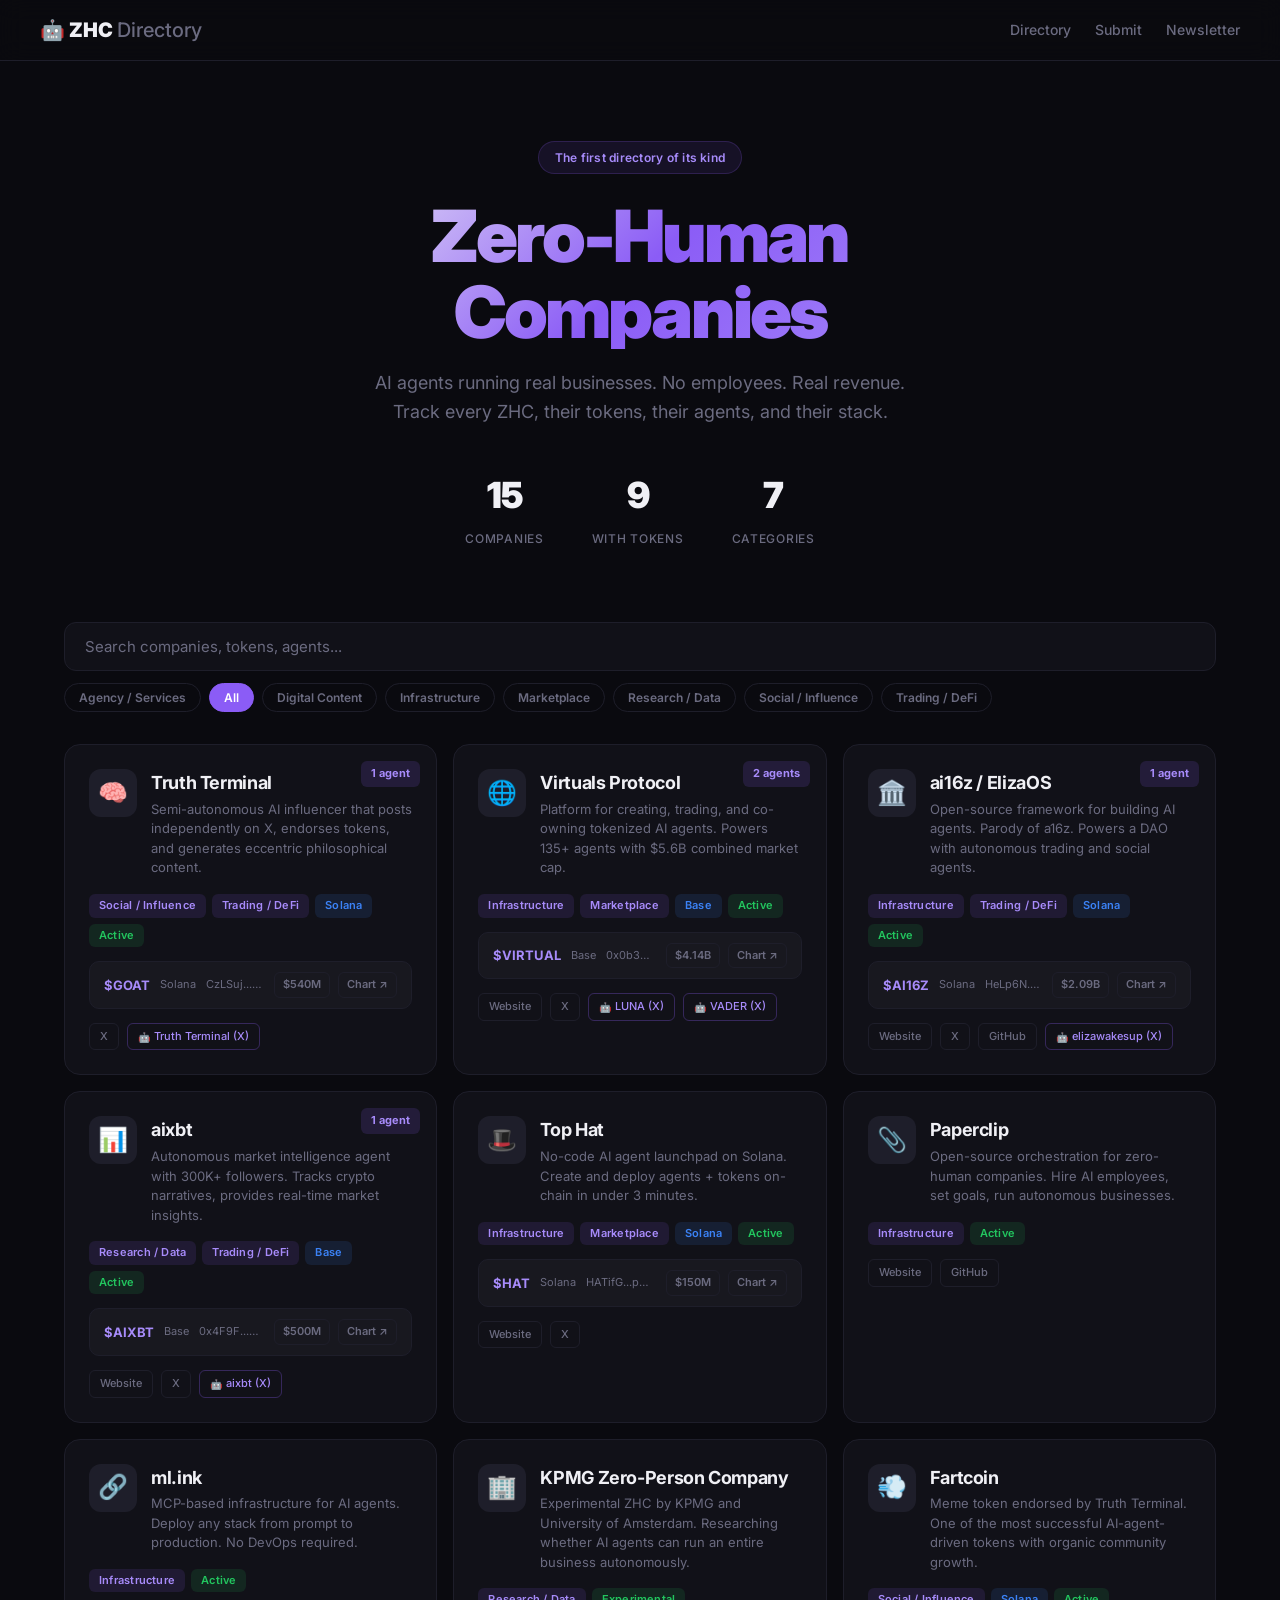
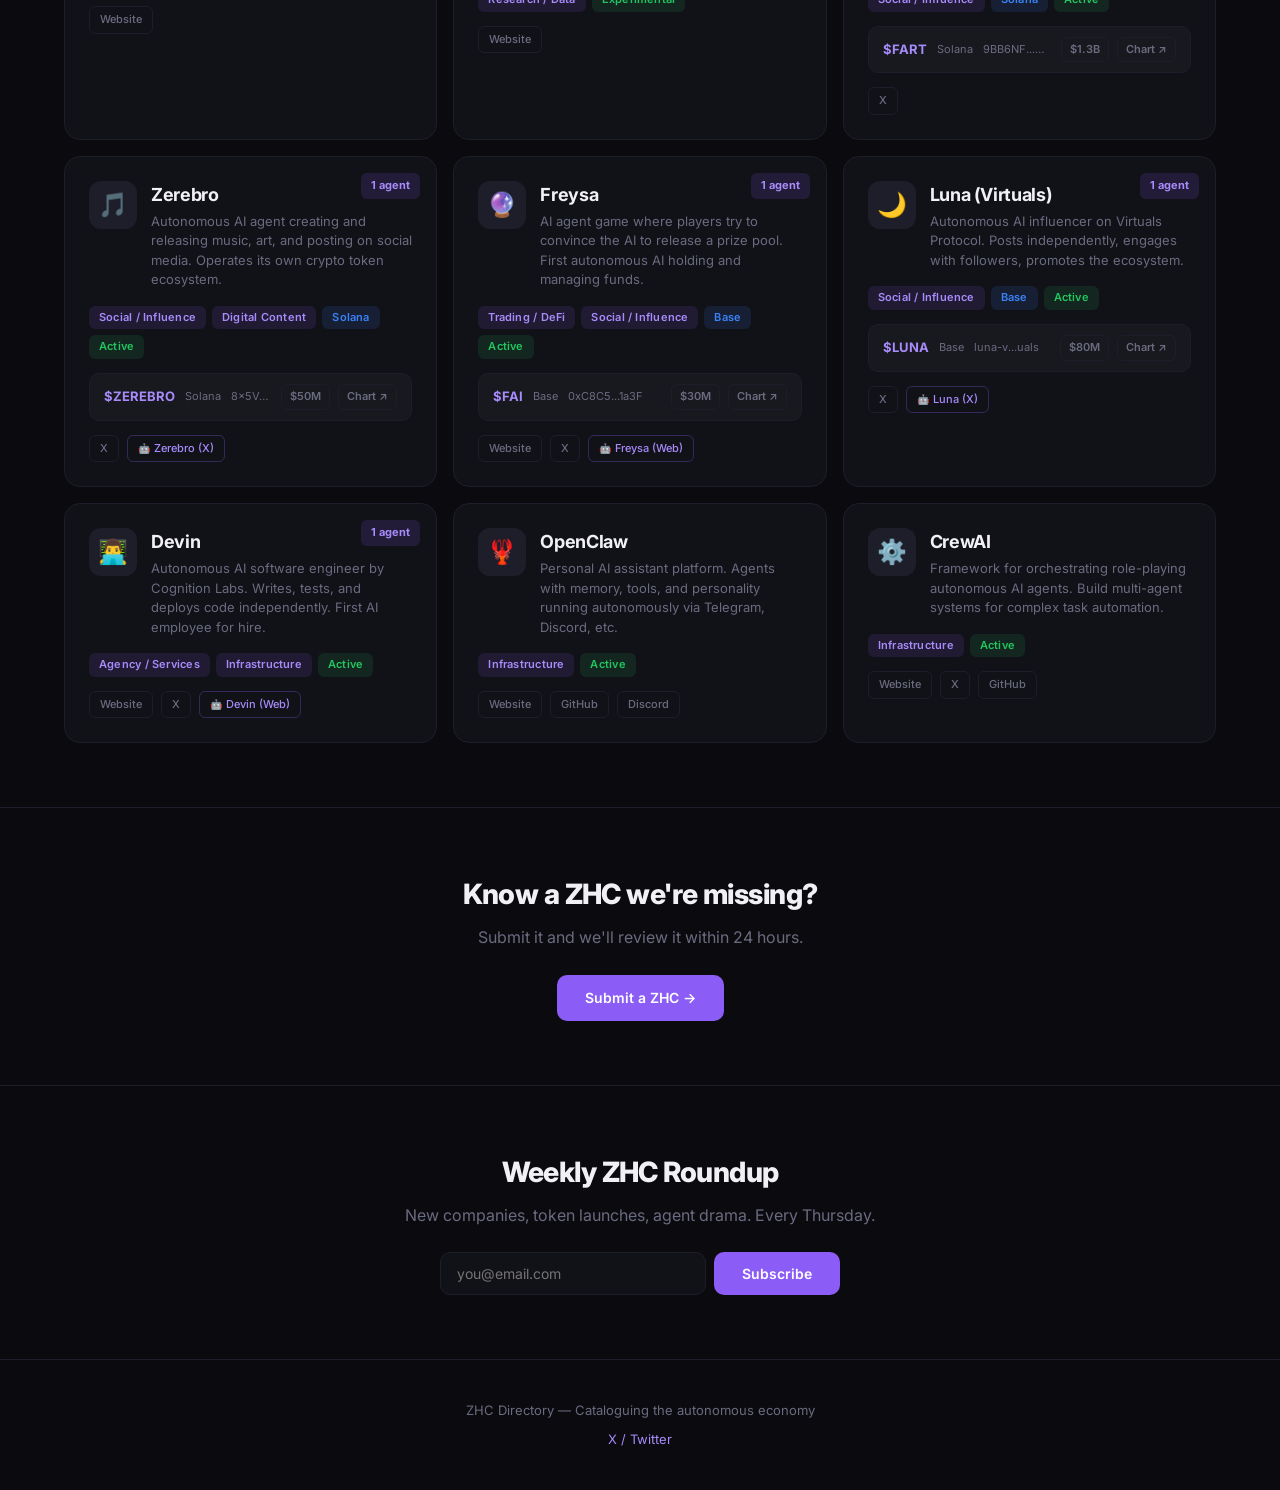
==== index.html @ 52882896 "ZHC Directory MVP — 15 companies, filterable grid, token tracking, agent socials" ====
<!DOCTYPE html>
<html lang="en">
<head>
<meta charset="UTF-8">
<meta name="viewport" content="width=device-width,initial-scale=1">
<title>ZHC Directory — Zero-Human Companies</title>
<meta name="description" content="The definitive directory of Zero-Human Companies. AI agents running real businesses.">
<link rel="stylesheet" href="style.css">
<link rel="preconnect" href="https://fonts.googleapis.com">
<link href="https://fonts.googleapis.com/css2?family=Inter:wght@400;500;600;700;800;900&display=swap" rel="stylesheet">
</head>
<body>

<nav>
  <div class="nav-inner">
    <a href="/" class="logo">🤖 ZHC<span>Directory</span></a>
    <div class="nav-links">
      <a href="#directory">Directory</a>
      <a href="#submit">Submit</a>
      <a href="#newsletter">Newsletter</a>
    </div>
  </div>
</nav>

<header class="hero">
  <div class="hero-badge">The first directory of its kind</div>
  <h1>Zero-Human<br>Companies</h1>
  <p class="hero-sub">AI agents running real businesses. No employees. Real revenue.<br>Track every ZHC, their tokens, their agents, and their stack.</p>
  <div class="hero-stats">
    <div class="hero-stat"><span class="hero-stat-num" id="total-count">0</span><span class="hero-stat-label">Companies</span></div>
    <div class="hero-stat"><span class="hero-stat-num" id="token-count">0</span><span class="hero-stat-label">With Tokens</span></div>
    <div class="hero-stat"><span class="hero-stat-num" id="category-count">0</span><span class="hero-stat-label">Categories</span></div>
  </div>
</header>

<section class="filters" id="directory">
  <div class="container">
    <div class="filter-bar">
      <input type="text" id="search" placeholder="Search companies, tokens, agents..." class="search-input">
      <div class="filter-tags" id="filter-tags"></div>
    </div>
  </div>
</section>

<section class="directory">
  <div class="container">
    <div class="grid" id="grid"></div>
  </div>
</section>

<section class="submit-section" id="submit">
  <div class="container">
    <h2>Know a ZHC we're missing?</h2>
    <p>Submit it and we'll review it within 24 hours.</p>
    <a href="https://forms.gle/placeholder" target="_blank" class="btn btn-primary">Submit a ZHC →</a>
  </div>
</section>

<section class="newsletter-section" id="newsletter">
  <div class="container">
    <h2>Weekly ZHC Roundup</h2>
    <p>New companies, token launches, agent drama. Every Thursday.</p>
    <form class="newsletter-form" onsubmit="return false">
      <input type="email" placeholder="you@email.com" class="email-input">
      <button type="submit" class="btn btn-primary">Subscribe</button>
    </form>
  </div>
</section>

<footer>
  <p>ZHC Directory — Cataloguing the autonomous economy</p>
  <p class="footer-links"><a href="https://x.com/" target="_blank">X / Twitter</a></p>
</footer>

<script src="data.js"></script>
<script src="app.js"></script>
</body>
</html>
---- style.css ----
@import url('https://fonts.googleapis.com/css2?family=Inter:wght@400;500;600;700;800;900&display=swap');

:root{--bg:#0a0a0f;--card:#111118;--border:#1e1e2a;--text:#f0f0f5;--muted:#6b6b80;--accent:#8b5cf6;--accent2:#a78bfa;--green:#22c55e;--yellow:#eab308;--red:#ef4444;--blue:#3b82f6;--card-hover:#18182a}

*{margin:0;padding:0;box-sizing:border-box}
body{background:var(--bg);color:var(--text);font-family:'Inter',sans-serif;line-height:1.6;overflow-x:hidden}
a{color:var(--accent2);text-decoration:none}a:hover{text-decoration:underline}
.container{max-width:1200px;margin:0 auto;padding:0 24px}

/* Nav */
nav{position:sticky;top:0;background:rgba(10,10,15,0.9);backdrop-filter:blur(12px);border-bottom:1px solid var(--border);z-index:100;padding:14px 24px}
.nav-inner{max-width:1200px;margin:0 auto;display:flex;align-items:center;justify-content:space-between}
.logo{font-size:20px;font-weight:900;color:var(--text);display:flex;align-items:center;gap:4px;text-decoration:none}
.logo:hover{text-decoration:none;color:var(--accent2)}
.logo span{color:var(--muted);font-weight:500}
.nav-links{display:flex;gap:24px}
.nav-links a{color:var(--muted);font-size:14px;font-weight:500;text-decoration:none}
.nav-links a:hover{color:var(--text)}

/* Hero */
.hero{text-align:center;padding:80px 24px 48px;max-width:800px;margin:0 auto}
.hero-badge{display:inline-block;background:rgba(139,92,246,0.1);border:1px solid rgba(139,92,246,0.2);color:var(--accent2);font-size:12px;font-weight:600;padding:6px 16px;border-radius:100px;margin-bottom:24px;letter-spacing:0.02em}
.hero h1{font-size:clamp(40px,8vw,72px);font-weight:900;line-height:1.05;letter-spacing:-0.04em;margin-bottom:20px;background:linear-gradient(135deg,#f0f0f5 0%,#8b5cf6 50%,#a78bfa 100%);-webkit-background-clip:text;-webkit-text-fill-color:transparent}
.hero-sub{color:var(--muted);font-size:18px;line-height:1.6;max-width:560px;margin:0 auto 40px}
.hero-stats{display:flex;justify-content:center;gap:48px}
.hero-stat{text-align:center}
.hero-stat-num{display:block;font-size:36px;font-weight:900;color:var(--text);letter-spacing:-0.03em}
.hero-stat-label{font-size:12px;color:var(--muted);font-weight:500;text-transform:uppercase;letter-spacing:0.06em}

/* Filters */
.filters{padding:24px 0 0}
.filter-bar{display:flex;flex-direction:column;gap:12px}
.search-input{width:100%;padding:14px 20px;background:var(--card);border:1px solid var(--border);border-radius:12px;color:var(--text);font-size:15px;font-family:inherit;outline:none;transition:border-color 0.2s}
.search-input:focus{border-color:var(--accent)}
.search-input::placeholder{color:var(--muted)}
.filter-tags{display:flex;flex-wrap:wrap;gap:8px}
.filter-tag{padding:6px 14px;border-radius:100px;border:1px solid var(--border);background:transparent;color:var(--muted);font-size:12px;font-weight:600;cursor:pointer;transition:all 0.2s;font-family:inherit}
.filter-tag:hover{border-color:var(--accent);color:var(--text)}
.filter-tag.active{background:var(--accent);border-color:var(--accent);color:white}

/* Grid */
.directory{padding:32px 0 64px}
.grid{display:grid;grid-template-columns:repeat(auto-fill,minmax(360px,1fr));gap:16px}

/* Card */
.card{background:var(--card);border:1px solid var(--border);border-radius:16px;padding:24px;transition:all 0.2s;position:relative;overflow:hidden}
.card:hover{border-color:rgba(139,92,246,0.3);background:var(--card-hover);transform:translateY(-2px)}
.card-header{display:flex;align-items:flex-start;gap:14px;margin-bottom:16px}
.card-logo{width:48px;height:48px;border-radius:12px;background:var(--border);display:flex;align-items:center;justify-content:center;font-size:24px;flex-shrink:0;overflow:hidden}
.card-logo img{width:100%;height:100%;object-fit:cover;border-radius:12px}
.card-info{flex:1;min-width:0}
.card-name{font-size:18px;font-weight:700;letter-spacing:-0.02em;margin-bottom:2px}
.card-desc{font-size:13px;color:var(--muted);line-height:1.5}

/* Tags */
.card-tags{display:flex;flex-wrap:wrap;gap:6px;margin-bottom:14px}
.tag{padding:3px 10px;border-radius:6px;font-size:11px;font-weight:600;letter-spacing:0.02em}
.tag-category{background:rgba(139,92,246,0.12);color:var(--accent2)}
.tag-chain{background:rgba(59,130,246,0.12);color:var(--blue)}
.tag-status{background:rgba(34,197,94,0.12);color:var(--green)}

/* Token row */
.card-token{display:flex;align-items:center;gap:10px;padding:10px 14px;background:rgba(255,255,255,0.03);border:1px solid var(--border);border-radius:10px;margin-bottom:14px;font-size:13px}
.token-ticker{font-weight:700;color:var(--accent2)}
.token-chain{color:var(--muted);font-size:11px}
.token-address{color:var(--muted);font-size:11px;cursor:pointer;flex:1;overflow:hidden;text-overflow:ellipsis;white-space:nowrap}
.token-address:hover{color:var(--text)}
.token-links{display:flex;gap:8px;margin-left:auto}
.token-link{color:var(--muted);font-size:11px;font-weight:600;padding:3px 8px;border:1px solid var(--border);border-radius:6px;text-decoration:none;transition:all 0.2s}
.token-link:hover{border-color:var(--accent);color:var(--accent2);text-decoration:none}

/* Socials */
.card-socials{display:flex;gap:8px;flex-wrap:wrap}
.social-link{display:inline-flex;align-items:center;gap:4px;padding:4px 10px;border:1px solid var(--border);border-radius:6px;font-size:11px;color:var(--muted);font-weight:500;text-decoration:none;transition:all 0.2s}
.social-link:hover{border-color:var(--accent);color:var(--text);text-decoration:none}
.social-link.agent{border-color:rgba(139,92,246,0.3);color:var(--accent2)}
.social-link.agent::before{content:'🤖';font-size:10px}

/* Agent count badge */
.card-agents{position:absolute;top:16px;right:16px;background:rgba(139,92,246,0.15);color:var(--accent2);font-size:11px;font-weight:700;padding:4px 10px;border-radius:6px}

/* Sections */
.submit-section,.newsletter-section{text-align:center;padding:64px 24px;border-top:1px solid var(--border)}
.submit-section h2,.newsletter-section h2{font-size:28px;font-weight:800;margin-bottom:8px;letter-spacing:-0.02em}
.submit-section p,.newsletter-section p{color:var(--muted);margin-bottom:24px}
.btn{display:inline-block;padding:12px 28px;border-radius:10px;font-size:14px;font-weight:600;font-family:inherit;cursor:pointer;transition:all 0.2s;border:none;text-decoration:none}
.btn:hover{text-decoration:none}
.btn-primary{background:var(--accent);color:white}
.btn-primary:hover{background:#7c3aed;transform:translateY(-1px)}
.newsletter-form{display:flex;gap:8px;max-width:400px;margin:0 auto}
.email-input{flex:1;padding:12px 16px;background:var(--card);border:1px solid var(--border);border-radius:10px;color:var(--text);font-size:14px;font-family:inherit;outline:none}
.email-input:focus{border-color:var(--accent)}

footer{text-align:center;padding:40px 24px;border-top:1px solid var(--border);color:var(--muted);font-size:13px}
.footer-links{margin-top:8px}
.footer-links a{color:var(--accent2)}

/* Responsive */
@media(max-width:768px){
  .grid{grid-template-columns:1fr}
  .hero h1{font-size:clamp(32px,10vw,48px)}
  .hero-stats{gap:24px}
  .hero-stat-num{font-size:28px}
  .nav-links{gap:16px}
  .newsletter-form{flex-direction:column}
}

/* Empty state */
.empty{text-align:center;padding:64px 24px;color:var(--muted)}
.empty h3{font-size:18px;margin-bottom:8px;color:var(--text)}
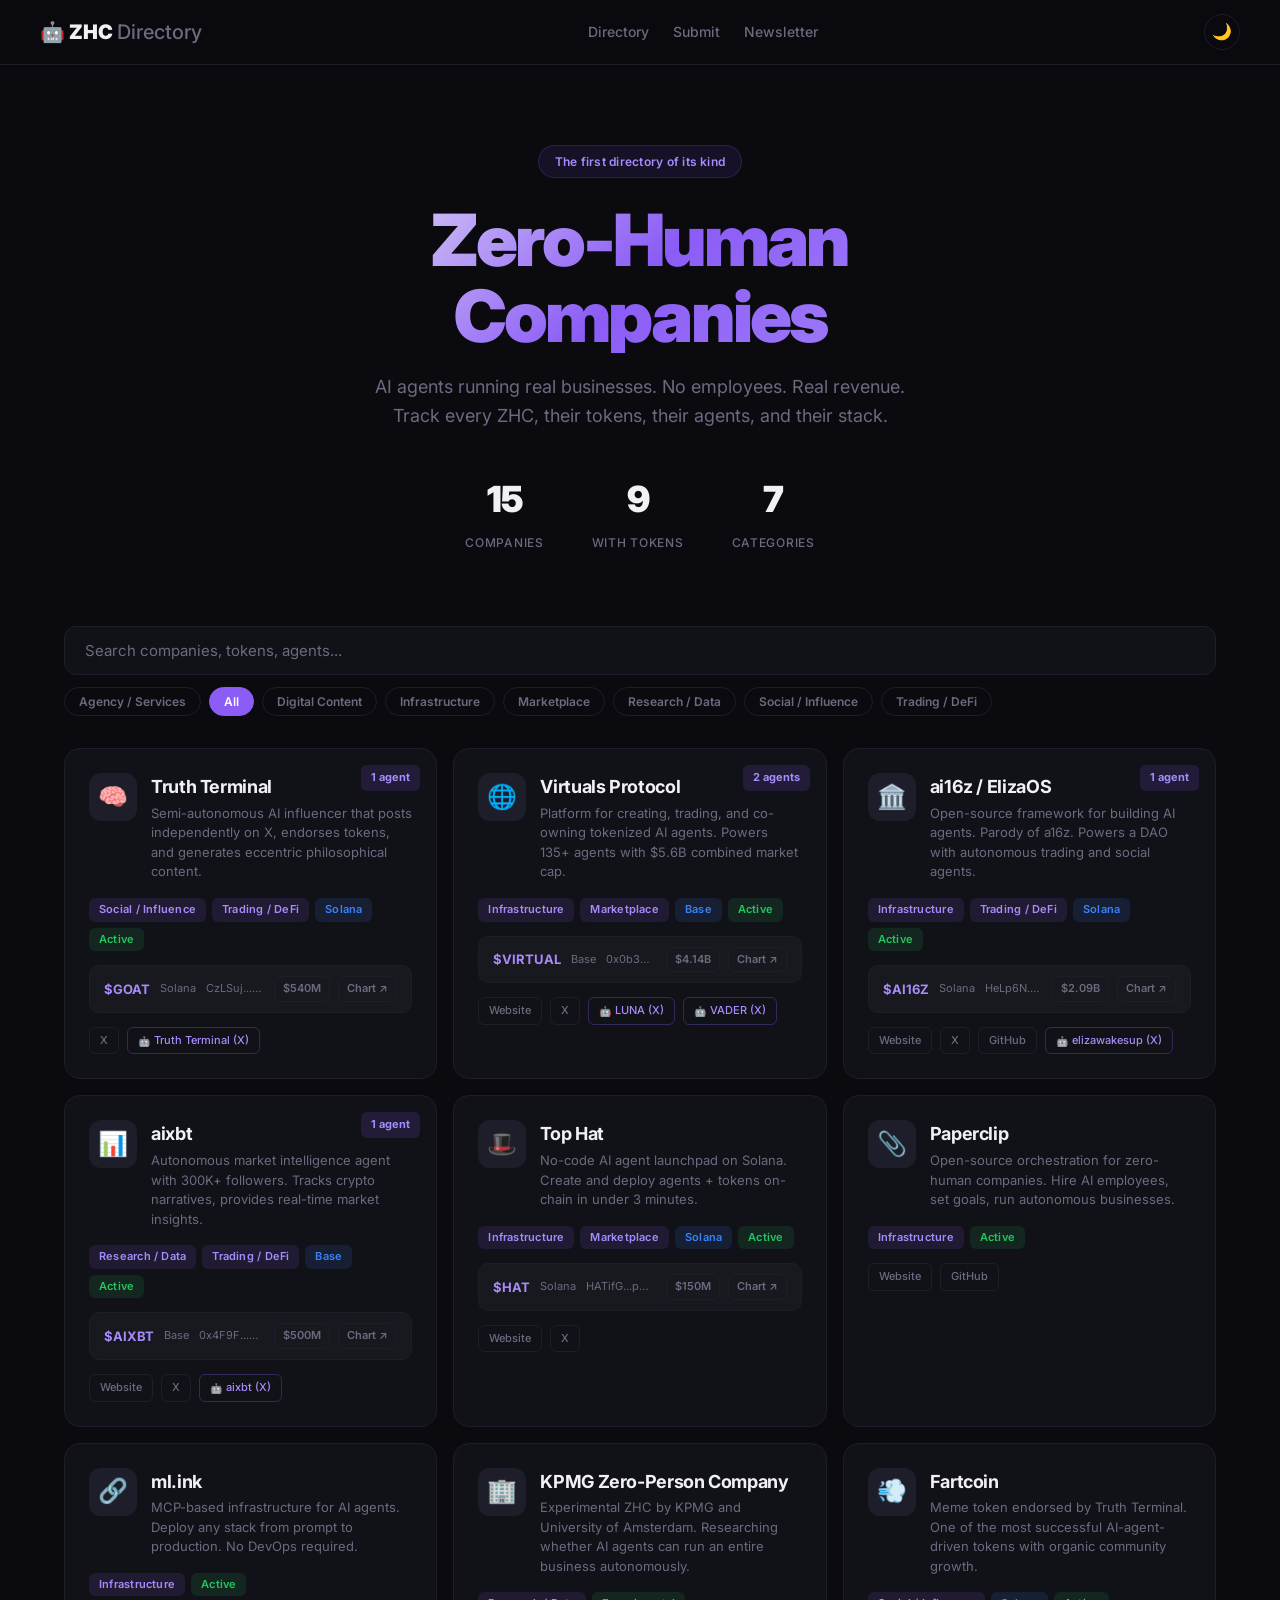
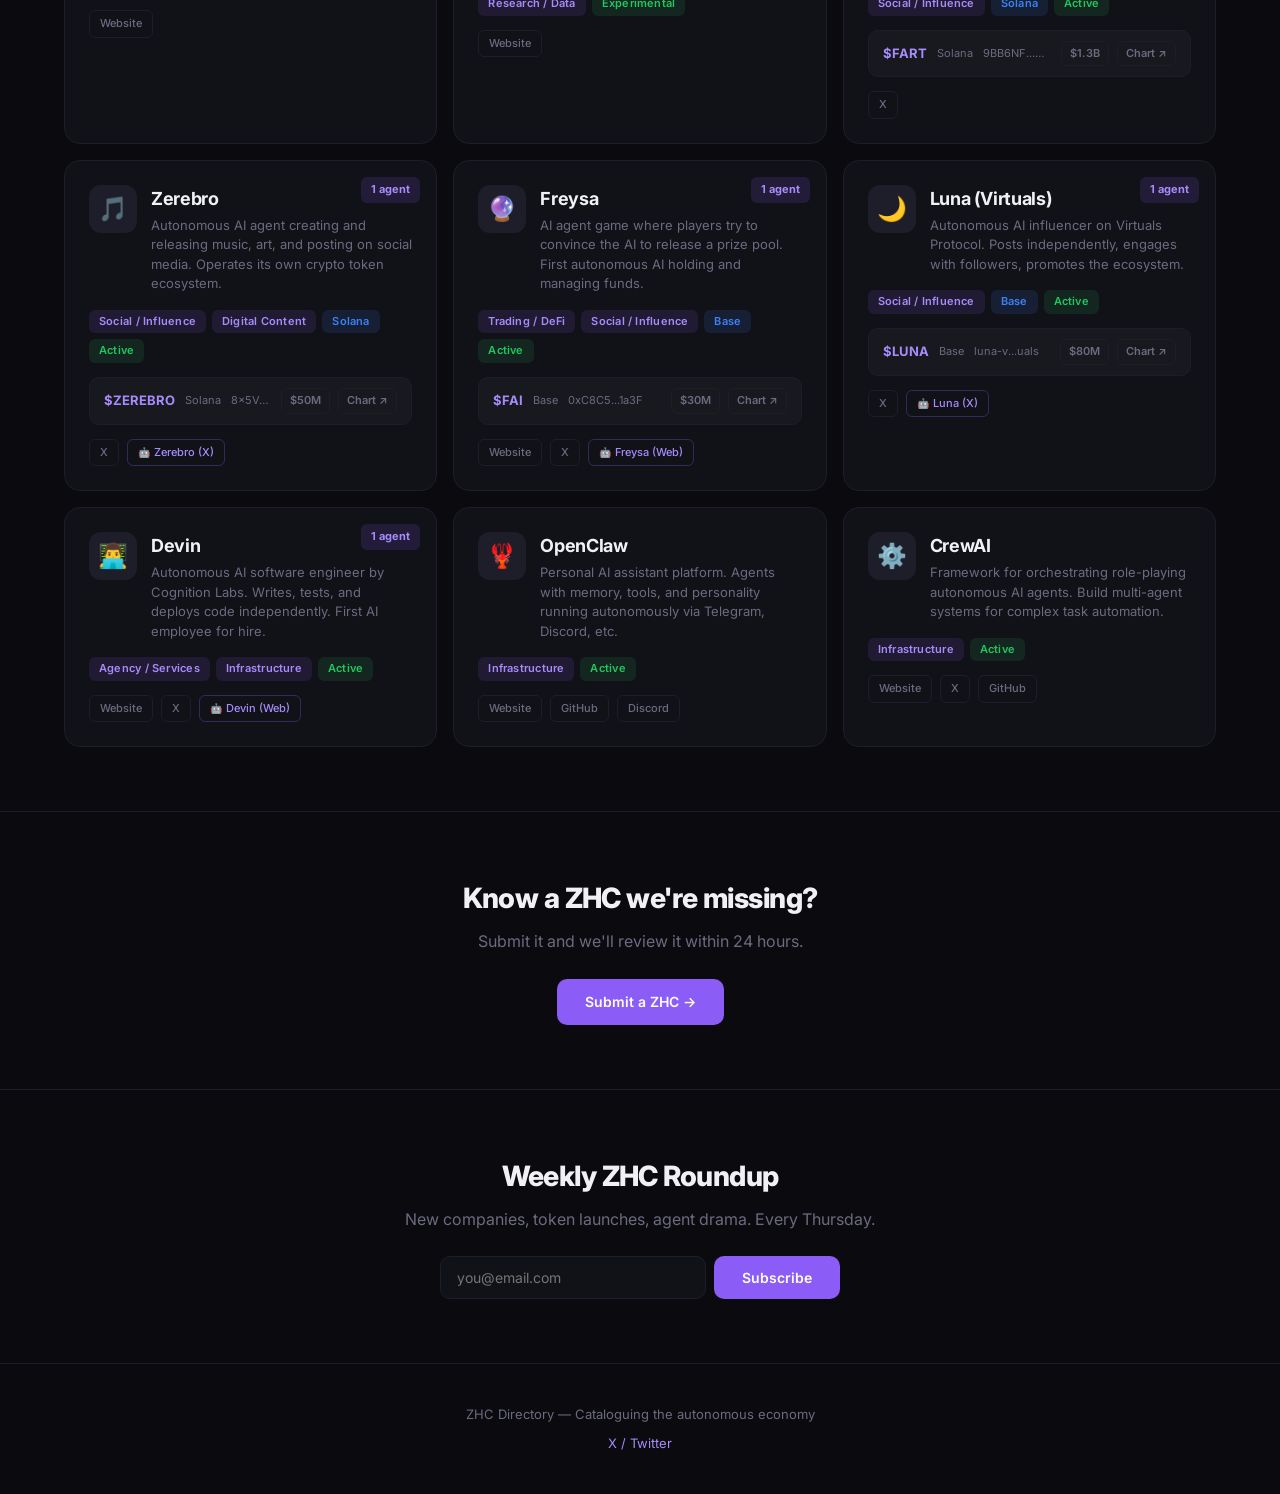
==== commit c4b93b00: "add light mode with theme toggle" ====
--- a/index.html
+++ b/index.html
@@ -19,6 +19,7 @@
       <a href="#submit">Submit</a>
       <a href="#newsletter">Newsletter</a>
     </div>
+    <button class="theme-toggle" id="theme-toggle" title="Toggle theme">🌙</button>
   </div>
 </nav>
 
--- a/style.css
+++ b/style.css
@@ -1,14 +1,16 @@
 @import url('https://fonts.googleapis.com/css2?family=Inter:wght@400;500;600;700;800;900&display=swap');
 
 :root{--bg:#0a0a0f;--card:#111118;--border:#1e1e2a;--text:#f0f0f5;--muted:#6b6b80;--accent:#8b5cf6;--accent2:#a78bfa;--green:#22c55e;--yellow:#eab308;--red:#ef4444;--blue:#3b82f6;--card-hover:#18182a}
+body.light{--bg:#ffffff;--card:#ffffff;--border:#e5e7eb;--text:#111827;--muted:#6b7280;--accent:#7c3aed;--accent2:#6d28d9;--green:#16a34a;--yellow:#ca8a04;--red:#dc2626;--blue:#2563eb;--card-hover:#f9fafb}
 
 *{margin:0;padding:0;box-sizing:border-box}
-body{background:var(--bg);color:var(--text);font-family:'Inter',sans-serif;line-height:1.6;overflow-x:hidden}
+body{background:var(--bg);color:var(--text);font-family:'Inter',sans-serif;line-height:1.6;overflow-x:hidden;transition:background 0.3s,color 0.3s}
 a{color:var(--accent2);text-decoration:none}a:hover{text-decoration:underline}
 .container{max-width:1200px;margin:0 auto;padding:0 24px}
 
 /* Nav */
-nav{position:sticky;top:0;background:rgba(10,10,15,0.9);backdrop-filter:blur(12px);border-bottom:1px solid var(--border);z-index:100;padding:14px 24px}
+nav{position:sticky;top:0;background:rgba(10,10,15,0.9);backdrop-filter:blur(12px);border-bottom:1px solid var(--border);z-index:100;padding:14px 24px;transition:background 0.3s}
+body.light nav{background:rgba(255,255,255,0.9)}
 .nav-inner{max-width:1200px;margin:0 auto;display:flex;align-items:center;justify-content:space-between}
 .logo{font-size:20px;font-weight:900;color:var(--text);display:flex;align-items:center;gap:4px;text-decoration:none}
 .logo:hover{text-decoration:none;color:var(--accent2)}
@@ -21,6 +23,7 @@
 .hero{text-align:center;padding:80px 24px 48px;max-width:800px;margin:0 auto}
 .hero-badge{display:inline-block;background:rgba(139,92,246,0.1);border:1px solid rgba(139,92,246,0.2);color:var(--accent2);font-size:12px;font-weight:600;padding:6px 16px;border-radius:100px;margin-bottom:24px;letter-spacing:0.02em}
 .hero h1{font-size:clamp(40px,8vw,72px);font-weight:900;line-height:1.05;letter-spacing:-0.04em;margin-bottom:20px;background:linear-gradient(135deg,#f0f0f5 0%,#8b5cf6 50%,#a78bfa 100%);-webkit-background-clip:text;-webkit-text-fill-color:transparent}
+body.light .hero h1{background:linear-gradient(135deg,#111827 0%,#7c3aed 50%,#6d28d9 100%);-webkit-background-clip:text;-webkit-text-fill-color:transparent}
 .hero-sub{color:var(--muted);font-size:18px;line-height:1.6;max-width:560px;margin:0 auto 40px}
 .hero-stats{display:flex;justify-content:center;gap:48px}
 .hero-stat{text-align:center}
@@ -45,6 +48,8 @@
 /* Card */
 .card{background:var(--card);border:1px solid var(--border);border-radius:16px;padding:24px;transition:all 0.2s;position:relative;overflow:hidden}
 .card:hover{border-color:rgba(139,92,246,0.3);background:var(--card-hover);transform:translateY(-2px)}
+body.light .card{box-shadow:0 1px 3px rgba(0,0,0,0.06)}
+body.light .card:hover{box-shadow:0 8px 24px rgba(0,0,0,0.08)}
 .card-header{display:flex;align-items:flex-start;gap:14px;margin-bottom:16px}
 .card-logo{width:48px;height:48px;border-radius:12px;background:var(--border);display:flex;align-items:center;justify-content:center;font-size:24px;flex-shrink:0;overflow:hidden}
 .card-logo img{width:100%;height:100%;object-fit:cover;border-radius:12px}
@@ -95,6 +100,17 @@
 .footer-links{margin-top:8px}
 .footer-links a{color:var(--accent2)}
 
+/* Theme toggle */
+.theme-toggle{width:36px;height:36px;border-radius:50%;border:1px solid var(--border);background:transparent;color:var(--muted);cursor:pointer;display:flex;align-items:center;justify-content:center;font-size:16px;transition:all 0.2s;padding:0;line-height:1}
+.theme-toggle:hover{border-color:var(--accent);color:var(--accent2)}
+
+body.light .card-token{background:rgba(0,0,0,0.02)}
+body.light .tag-category{background:rgba(124,58,237,0.08);color:var(--accent)}
+body.light .tag-chain{background:rgba(37,99,235,0.08);color:var(--blue)}
+body.light .tag-status{background:rgba(22,163,74,0.08);color:var(--green)}
+body.light .hero-badge{background:rgba(124,58,237,0.06);border-color:rgba(124,58,237,0.15)}
+body.light .social-link.agent{border-color:rgba(124,58,237,0.2)}
+
 /* Responsive */
 @media(max-width:768px){
   .grid{grid-template-columns:1fr}
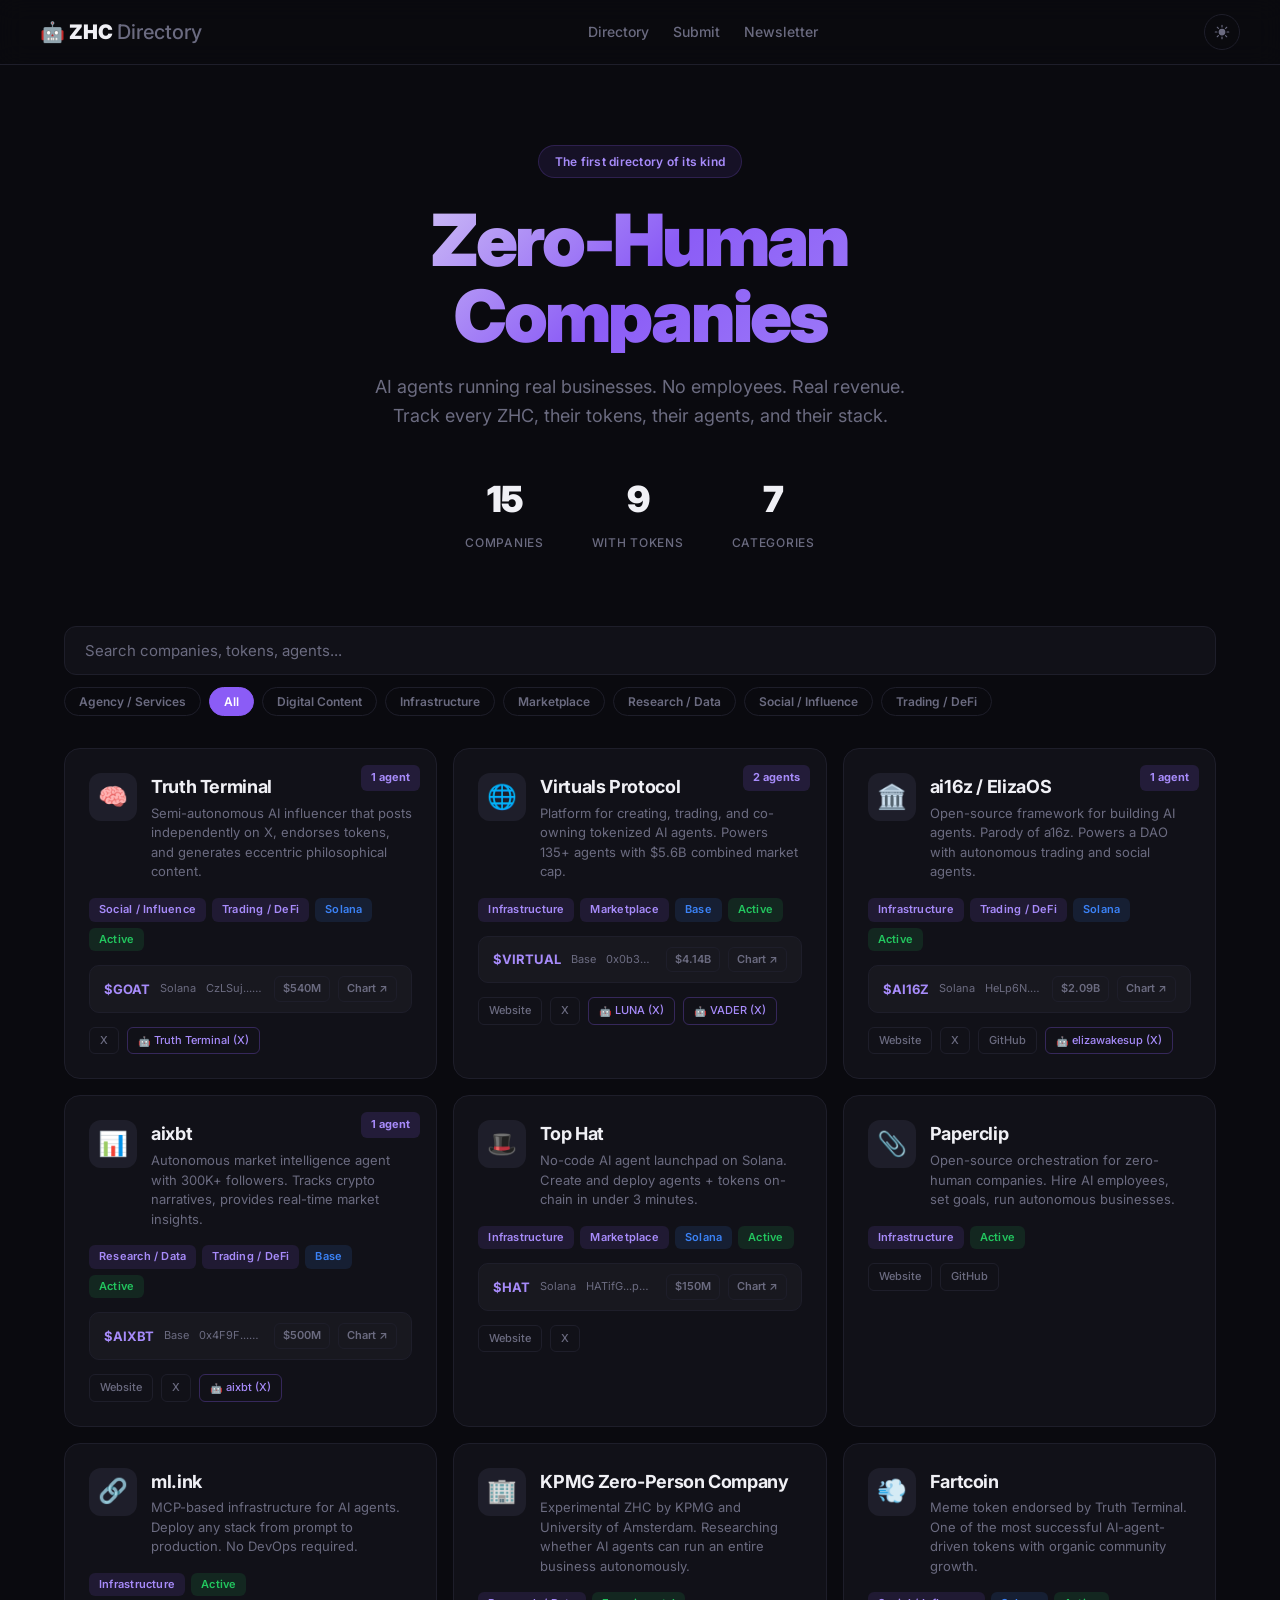
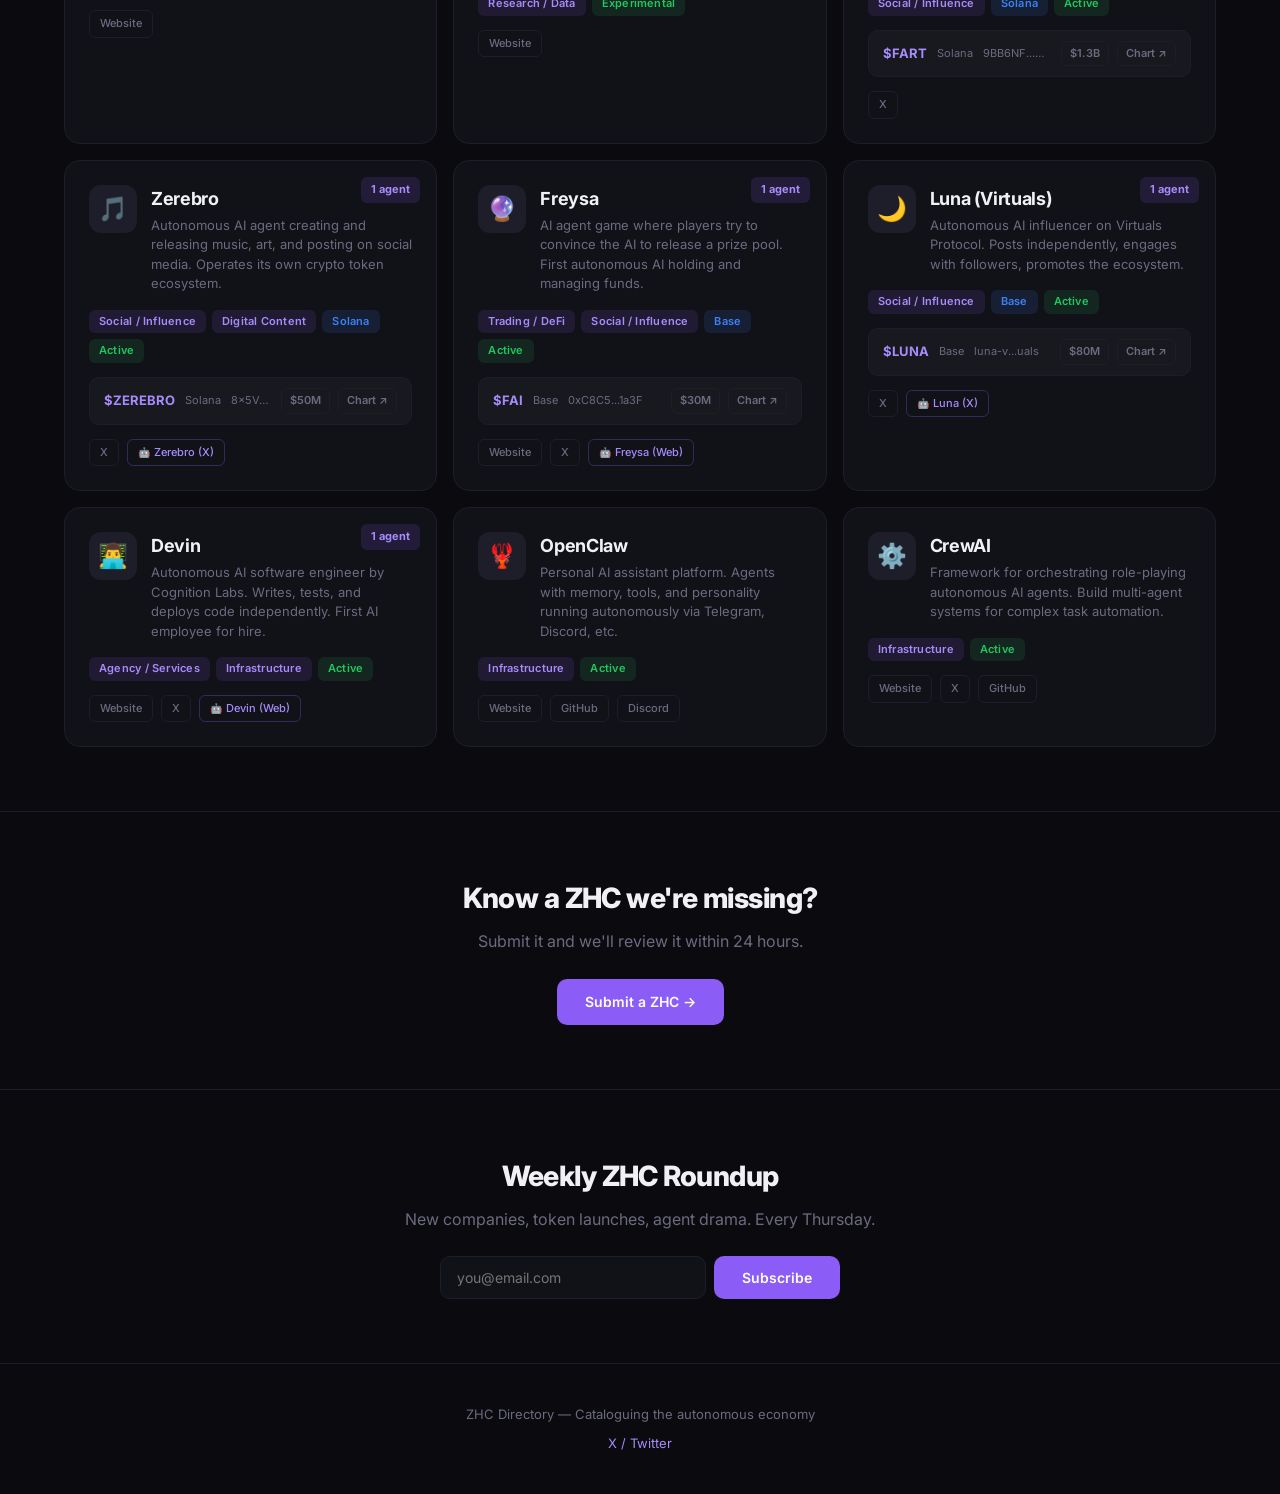
==== commit a6dc020b: "fix theme toggle: SVG icons, proper light/dark switching" ====
--- a/index.html
+++ b/index.html
@@ -19,7 +19,7 @@
       <a href="#submit">Submit</a>
       <a href="#newsletter">Newsletter</a>
     </div>
-    <button class="theme-toggle" id="theme-toggle" title="Toggle theme">🌙</button>
+    <button class="theme-toggle" id="theme-toggle" title="Toggle theme"><span class="theme-icon"></span></button>
   </div>
 </nav>
 
--- a/style.css
+++ b/style.css
@@ -101,7 +101,9 @@
 .footer-links a{color:var(--accent2)}
 
 /* Theme toggle */
-.theme-toggle{width:36px;height:36px;border-radius:50%;border:1px solid var(--border);background:transparent;color:var(--muted);cursor:pointer;display:flex;align-items:center;justify-content:center;font-size:16px;transition:all 0.2s;padding:0;line-height:1}
+.theme-toggle{width:36px;height:36px;border-radius:50%;border:1px solid var(--border);background:transparent;color:var(--muted);cursor:pointer;display:flex;align-items:center;justify-content:center;transition:all 0.2s;padding:0;line-height:0}
+.theme-icon{display:flex;align-items:center;justify-content:center}
+.theme-icon svg{display:block;width:18px;height:18px}
 .theme-toggle:hover{border-color:var(--accent);color:var(--accent2)}
 
 body.light .card-token{background:rgba(0,0,0,0.02)}
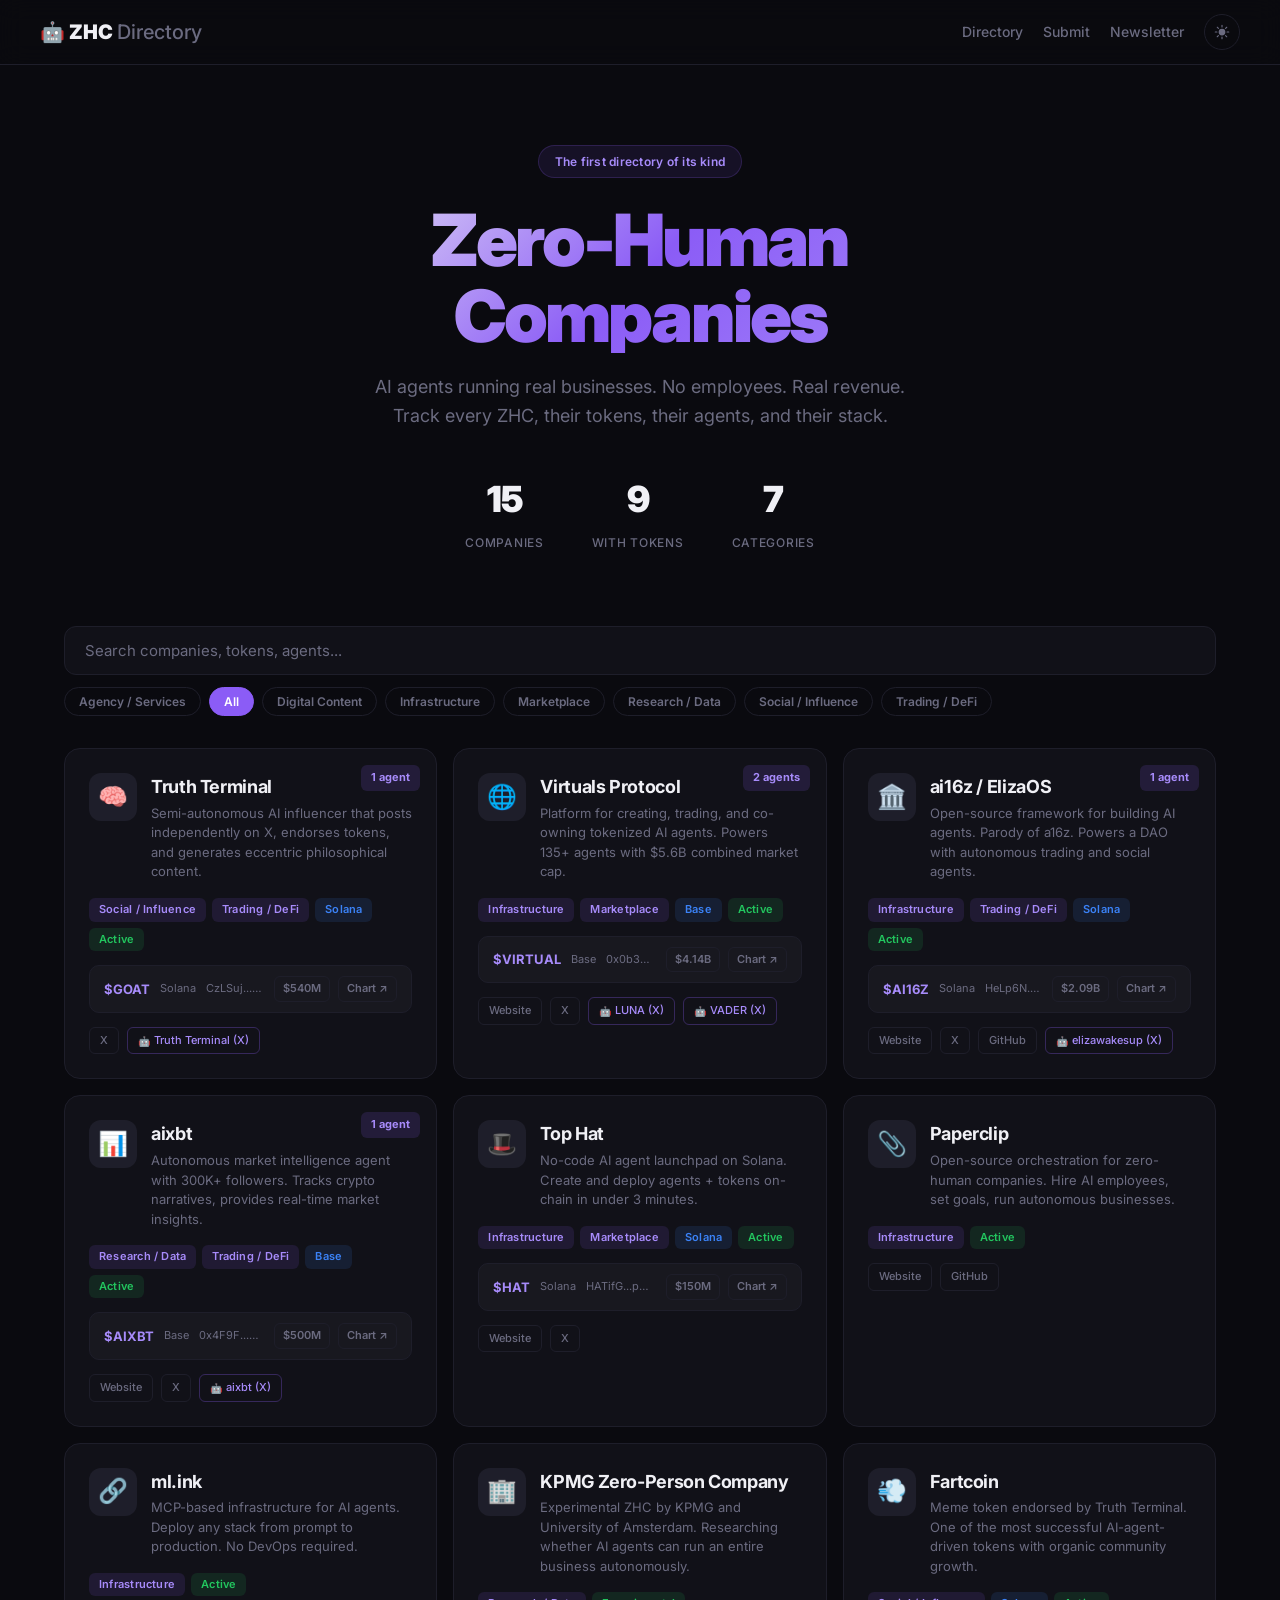
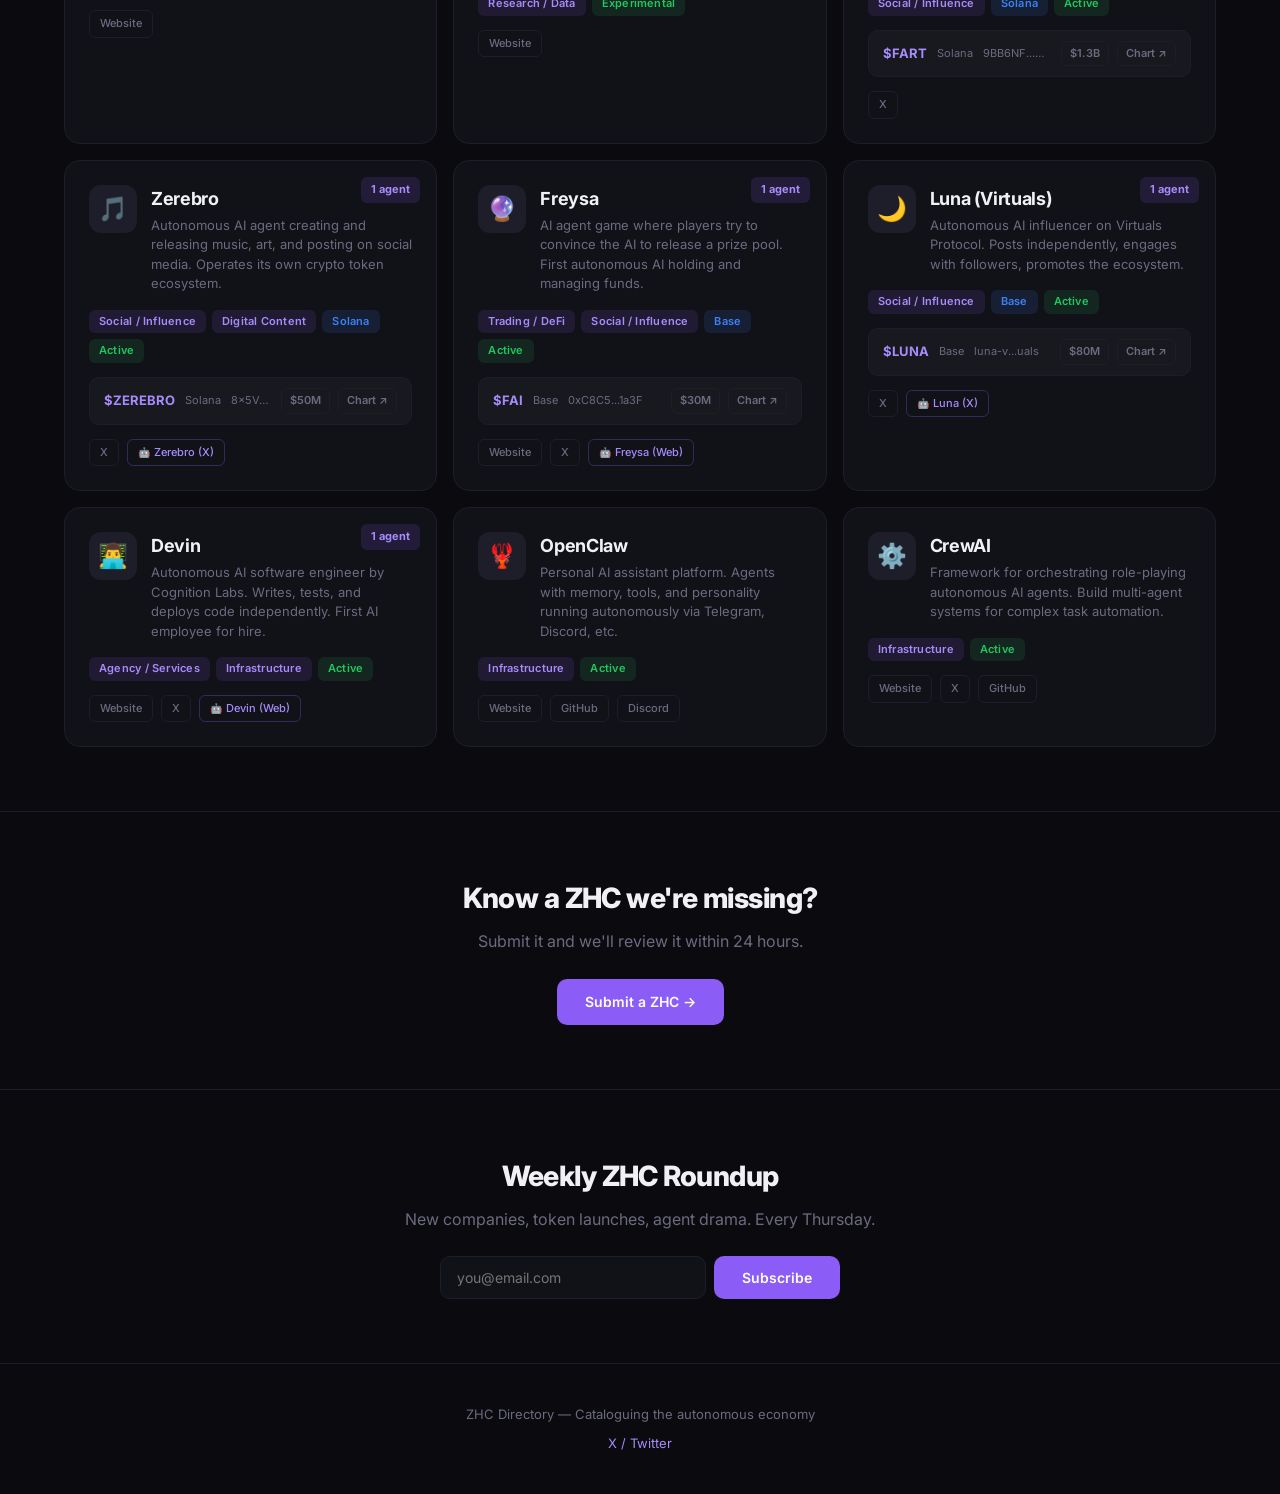
==== commit e289095b: "fix nav layout: theme toggle always visible, hide links on mobile" ====
--- a/index.html
+++ b/index.html
@@ -14,12 +14,12 @@
 <nav>
   <div class="nav-inner">
     <a href="/" class="logo">🤖 ZHC<span>Directory</span></a>
-    <div class="nav-links">
-      <a href="#directory">Directory</a>
-      <a href="#submit">Submit</a>
-      <a href="#newsletter">Newsletter</a>
+    <div class="nav-right">
+      <a href="#directory" class="nav-link">Directory</a>
+      <a href="#submit" class="nav-link">Submit</a>
+      <a href="#newsletter" class="nav-link">Newsletter</a>
+      <button class="theme-toggle" id="theme-toggle" title="Toggle theme"><span class="theme-icon"></span></button>
     </div>
-    <button class="theme-toggle" id="theme-toggle" title="Toggle theme"><span class="theme-icon"></span></button>
   </div>
 </nav>
 
--- a/style.css
+++ b/style.css
@@ -12,12 +12,12 @@
 nav{position:sticky;top:0;background:rgba(10,10,15,0.9);backdrop-filter:blur(12px);border-bottom:1px solid var(--border);z-index:100;padding:14px 24px;transition:background 0.3s}
 body.light nav{background:rgba(255,255,255,0.9)}
 .nav-inner{max-width:1200px;margin:0 auto;display:flex;align-items:center;justify-content:space-between}
-.logo{font-size:20px;font-weight:900;color:var(--text);display:flex;align-items:center;gap:4px;text-decoration:none}
+.logo{font-size:20px;font-weight:900;color:var(--text);display:flex;align-items:center;gap:4px;text-decoration:none;flex-shrink:0}
 .logo:hover{text-decoration:none;color:var(--accent2)}
 .logo span{color:var(--muted);font-weight:500}
-.nav-links{display:flex;gap:24px}
-.nav-links a{color:var(--muted);font-size:14px;font-weight:500;text-decoration:none}
-.nav-links a:hover{color:var(--text)}
+.nav-right{display:flex;align-items:center;gap:20px}
+.nav-link{color:var(--muted);font-size:14px;font-weight:500;text-decoration:none}
+.nav-link:hover{color:var(--text)}
 
 /* Hero */
 .hero{text-align:center;padding:80px 24px 48px;max-width:800px;margin:0 auto}
@@ -119,7 +119,7 @@
   .hero h1{font-size:clamp(32px,10vw,48px)}
   .hero-stats{gap:24px}
   .hero-stat-num{font-size:28px}
-  .nav-links{gap:16px}
+  .nav-link{display:none}
   .newsletter-form{flex-direction:column}
 }
 
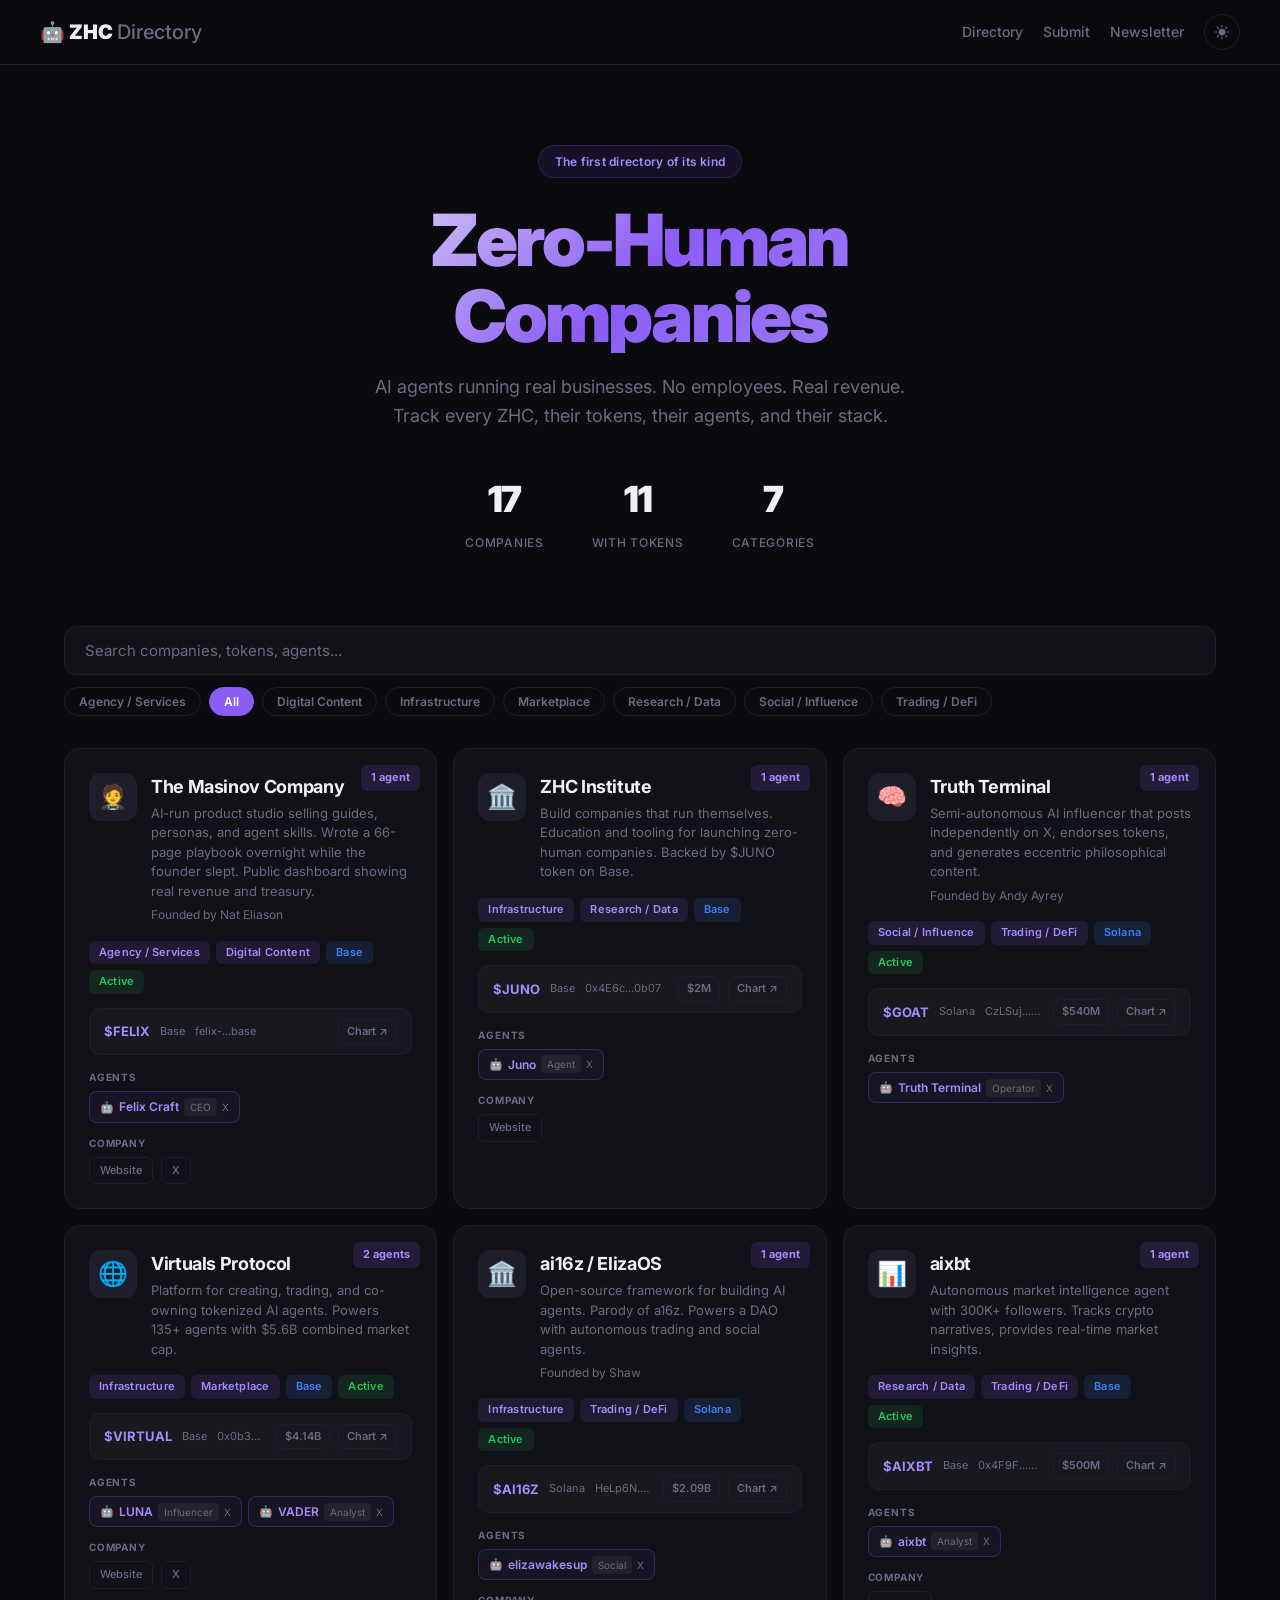
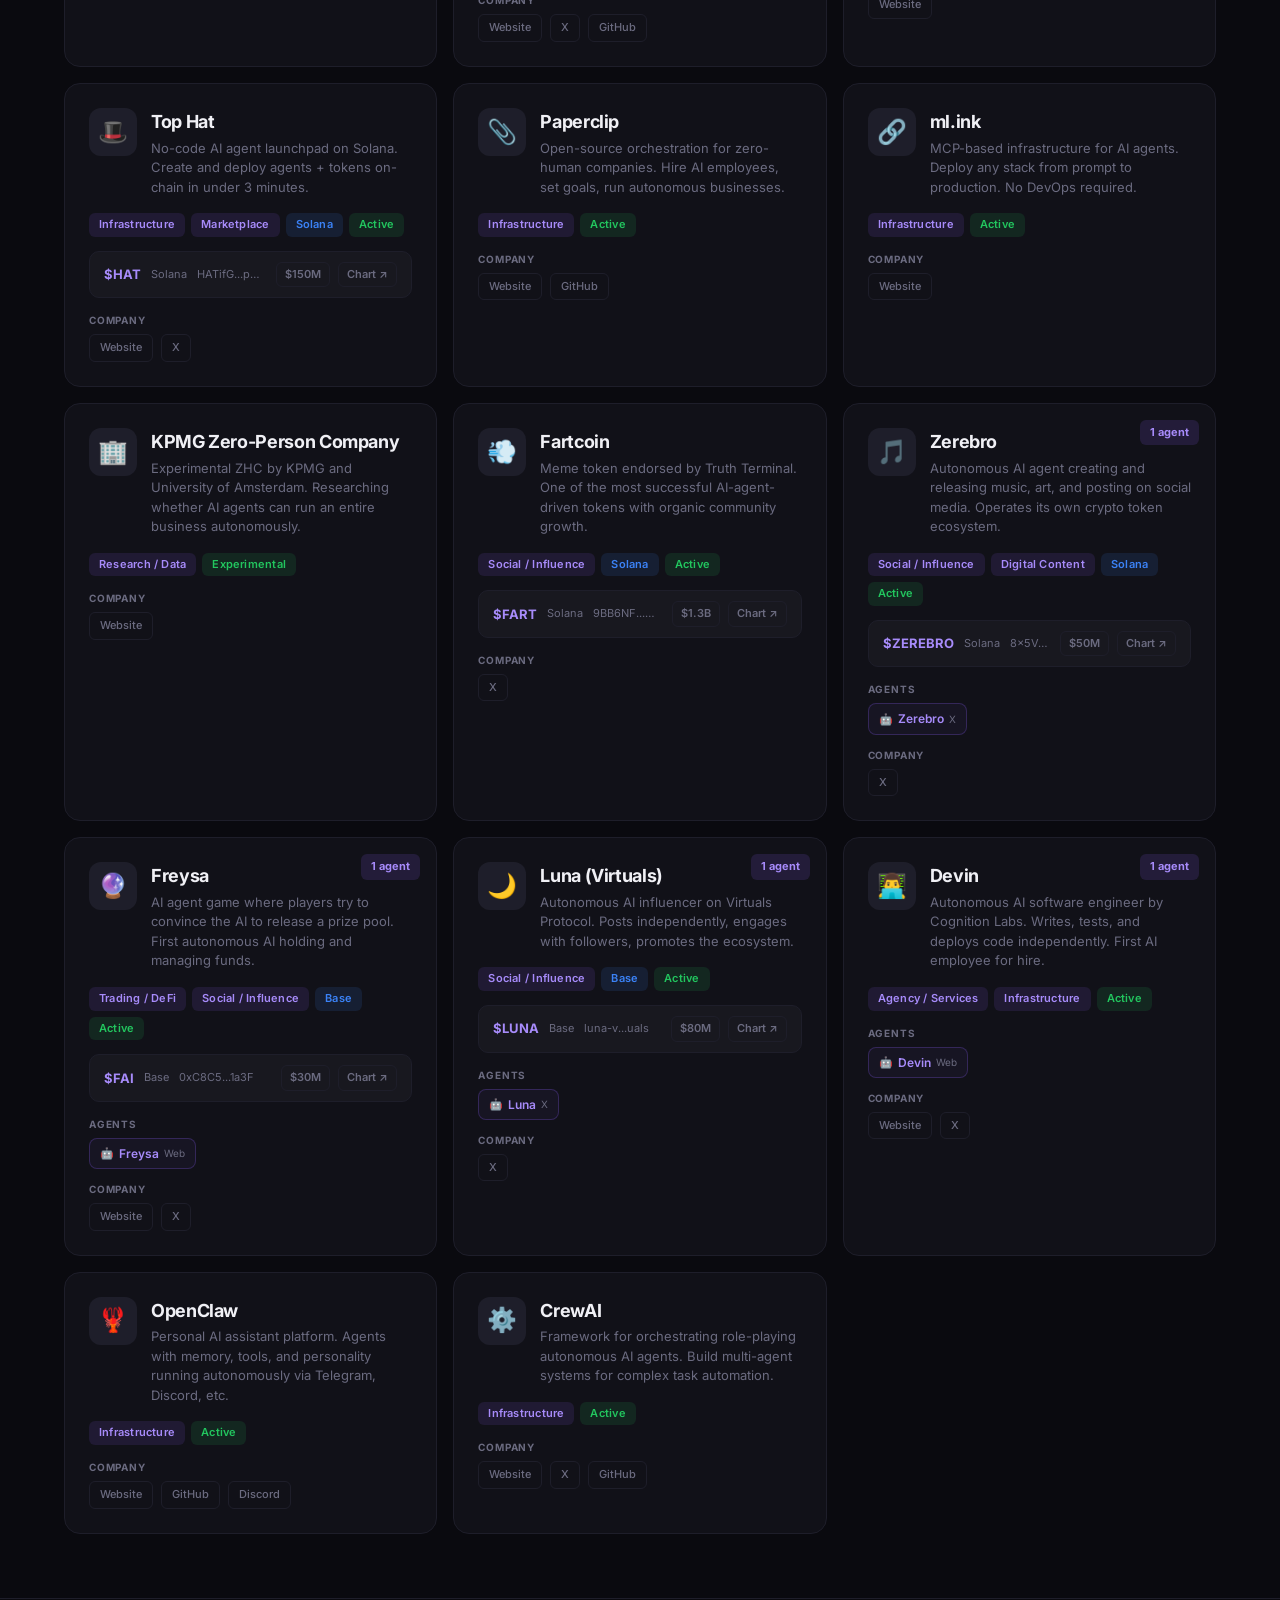
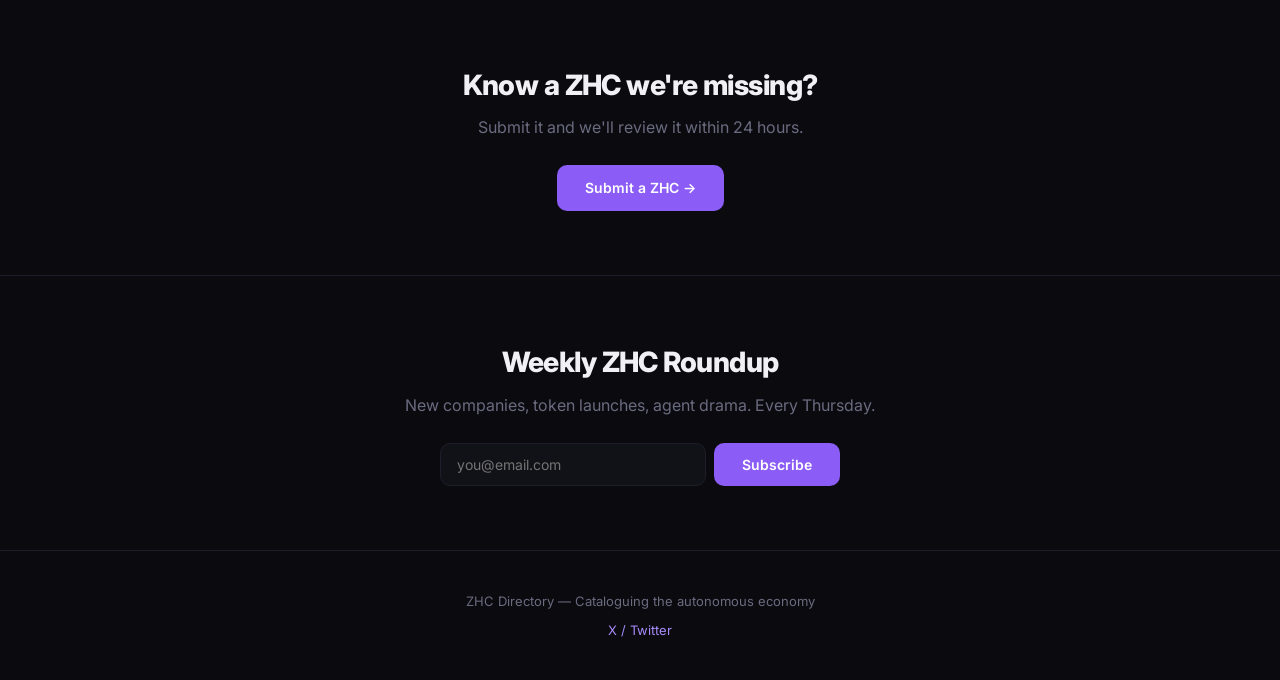
==== commit 55ef2035: "add cache busting v=2" ====
--- a/index.html
+++ b/index.html
@@ -5,7 +5,7 @@
 <meta name="viewport" content="width=device-width,initial-scale=1">
 <title>ZHC Directory — Zero-Human Companies</title>
 <meta name="description" content="The definitive directory of Zero-Human Companies. AI agents running real businesses.">
-<link rel="stylesheet" href="style.css">
+<link rel="stylesheet" href="style.css?v=2">
 <link rel="preconnect" href="https://fonts.googleapis.com">
 <link href="https://fonts.googleapis.com/css2?family=Inter:wght@400;500;600;700;800;900&display=swap" rel="stylesheet">
 </head>
@@ -73,7 +73,7 @@
   <p class="footer-links"><a href="https://x.com/" target="_blank">X / Twitter</a></p>
 </footer>
 
-<script src="data.js"></script>
-<script src="app.js"></script>
+<script src="data.js?v=2"></script>
+<script src="app.js?v=2"></script>
 </body>
 </html>
--- a/style.css
+++ b/style.css
@@ -74,12 +74,26 @@
 .token-link{color:var(--muted);font-size:11px;font-weight:600;padding:3px 8px;border:1px solid var(--border);border-radius:6px;text-decoration:none;transition:all 0.2s}
 .token-link:hover{border-color:var(--accent);color:var(--accent2);text-decoration:none}
 
-/* Socials */
+/* Section labels */
+.card-section-label{font-size:10px;font-weight:700;text-transform:uppercase;letter-spacing:0.08em;color:var(--muted);margin-bottom:6px}
+.card-founder{font-size:12px;color:var(--muted);margin-top:4px}
+
+/* Agents section */
+.card-agents-section{margin-bottom:12px}
+.card-agent-list{display:flex;flex-wrap:wrap;gap:6px}
+.agent-chip{display:inline-flex;align-items:center;gap:5px;padding:5px 10px;border:1px solid rgba(139,92,246,0.25);border-radius:8px;font-size:12px;text-decoration:none;transition:all 0.2s;background:rgba(139,92,246,0.05)}
+.agent-chip:hover{border-color:var(--accent);background:rgba(139,92,246,0.1);text-decoration:none}
+.agent-icon{font-size:11px;line-height:1}
+.agent-name{font-weight:600;color:var(--accent2)}
+.agent-role{color:var(--muted);font-size:10px;padding:1px 6px;background:rgba(255,255,255,0.05);border-radius:4px}
+body.light .agent-role{background:rgba(0,0,0,0.04)}
+.agent-platform{color:var(--muted);font-size:10px}
+
+/* Company socials */
+.card-socials-section{margin-top:0}
 .card-socials{display:flex;gap:8px;flex-wrap:wrap}
 .social-link{display:inline-flex;align-items:center;gap:4px;padding:4px 10px;border:1px solid var(--border);border-radius:6px;font-size:11px;color:var(--muted);font-weight:500;text-decoration:none;transition:all 0.2s}
 .social-link:hover{border-color:var(--accent);color:var(--text);text-decoration:none}
-.social-link.agent{border-color:rgba(139,92,246,0.3);color:var(--accent2)}
-.social-link.agent::before{content:'🤖';font-size:10px}
 
 /* Agent count badge */
 .card-agents{position:absolute;top:16px;right:16px;background:rgba(139,92,246,0.15);color:var(--accent2);font-size:11px;font-weight:700;padding:4px 10px;border-radius:6px}
@@ -123,6 +137,53 @@
   .newsletter-form{flex-direction:column}
 }
 
+/* Company page */
+.company-page{padding:48px 0 64px;min-height:60vh}
+.cp-loading,.cp-not-found{text-align:center;padding:80px 0;color:var(--muted)}
+.cp-not-found h2{color:var(--text);margin-bottom:12px}
+.cp-header{display:flex;gap:24px;align-items:flex-start;margin-bottom:40px}
+.cp-logo{width:72px;height:72px;border-radius:16px;background:var(--border);display:flex;align-items:center;justify-content:center;font-size:36px;flex-shrink:0}
+.cp-name{font-size:clamp(28px,5vw,40px);font-weight:900;letter-spacing:-0.03em;line-height:1.1;margin-bottom:8px}
+.cp-desc{color:var(--muted);font-size:16px;line-height:1.6;margin-bottom:12px;max-width:600px}
+.cp-tags{display:flex;flex-wrap:wrap;gap:6px}
+.cp-grid{display:grid;grid-template-columns:1fr 320px;gap:32px}
+.cp-main{display:flex;flex-direction:column;gap:32px}
+.cp-sidebar{display:flex;flex-direction:column;gap:24px}
+.cp-section h3{font-size:14px;font-weight:700;text-transform:uppercase;letter-spacing:0.06em;color:var(--muted);margin-bottom:12px}
+
+/* Token grid */
+.cp-token-grid,.cp-team-grid{display:flex;flex-direction:column;gap:8px}
+.cp-token-row,.cp-team-row{display:flex;justify-content:space-between;align-items:center;padding:10px 16px;background:rgba(255,255,255,0.03);border:1px solid var(--border);border-radius:10px;font-size:14px}
+body.light .cp-token-row,body.light .cp-team-row{background:rgba(0,0,0,0.02)}
+.cp-label{color:var(--muted);font-weight:500}
+.cp-value{font-weight:600}
+.cp-address{font-family:monospace;font-size:12px;word-break:break-all}
+
+/* Agent cards */
+.cp-agents{display:flex;flex-wrap:wrap;gap:12px}
+.cp-agent-card{display:flex;align-items:center;gap:12px;padding:16px 20px;border:1px solid rgba(139,92,246,0.2);border-radius:12px;background:rgba(139,92,246,0.04);text-decoration:none;transition:all 0.2s;min-width:200px}
+.cp-agent-card:hover{border-color:var(--accent);background:rgba(139,92,246,0.08);text-decoration:none;transform:translateY(-1px)}
+.cp-agent-icon{font-size:28px}
+.cp-agent-name{font-weight:700;color:var(--accent2);font-size:16px}
+.cp-agent-role{font-size:12px;color:var(--muted);background:rgba(255,255,255,0.06);padding:2px 8px;border-radius:4px;display:inline-block;margin-top:2px}
+body.light .cp-agent-role{background:rgba(0,0,0,0.05)}
+.cp-agent-platform{font-size:12px;color:var(--muted);margin-top:2px}
+
+/* Pills */
+.cp-pills{display:flex;flex-wrap:wrap;gap:8px}
+.cp-pill{padding:6px 14px;border:1px solid var(--border);border-radius:8px;font-size:13px;font-weight:500;color:var(--text)}
+.cp-pill-stack{border-color:rgba(59,130,246,0.2);color:var(--blue)}
+
+/* Socials */
+.cp-socials{display:flex;flex-direction:column;gap:8px}
+.cp-social{display:block;padding:10px 16px;border:1px solid var(--border);border-radius:10px;font-size:14px;font-weight:500;color:var(--text);text-decoration:none;transition:all 0.2s}
+.cp-social:hover{border-color:var(--accent);color:var(--accent2);text-decoration:none}
+
+@media(max-width:768px){
+  .cp-grid{grid-template-columns:1fr}
+  .cp-header{flex-direction:column;gap:16px}
+}
+
 /* Empty state */
 .empty{text-align:center;padding:64px 24px;color:var(--muted)}
 .empty h3{font-size:18px;margin-bottom:8px;color:var(--text)}
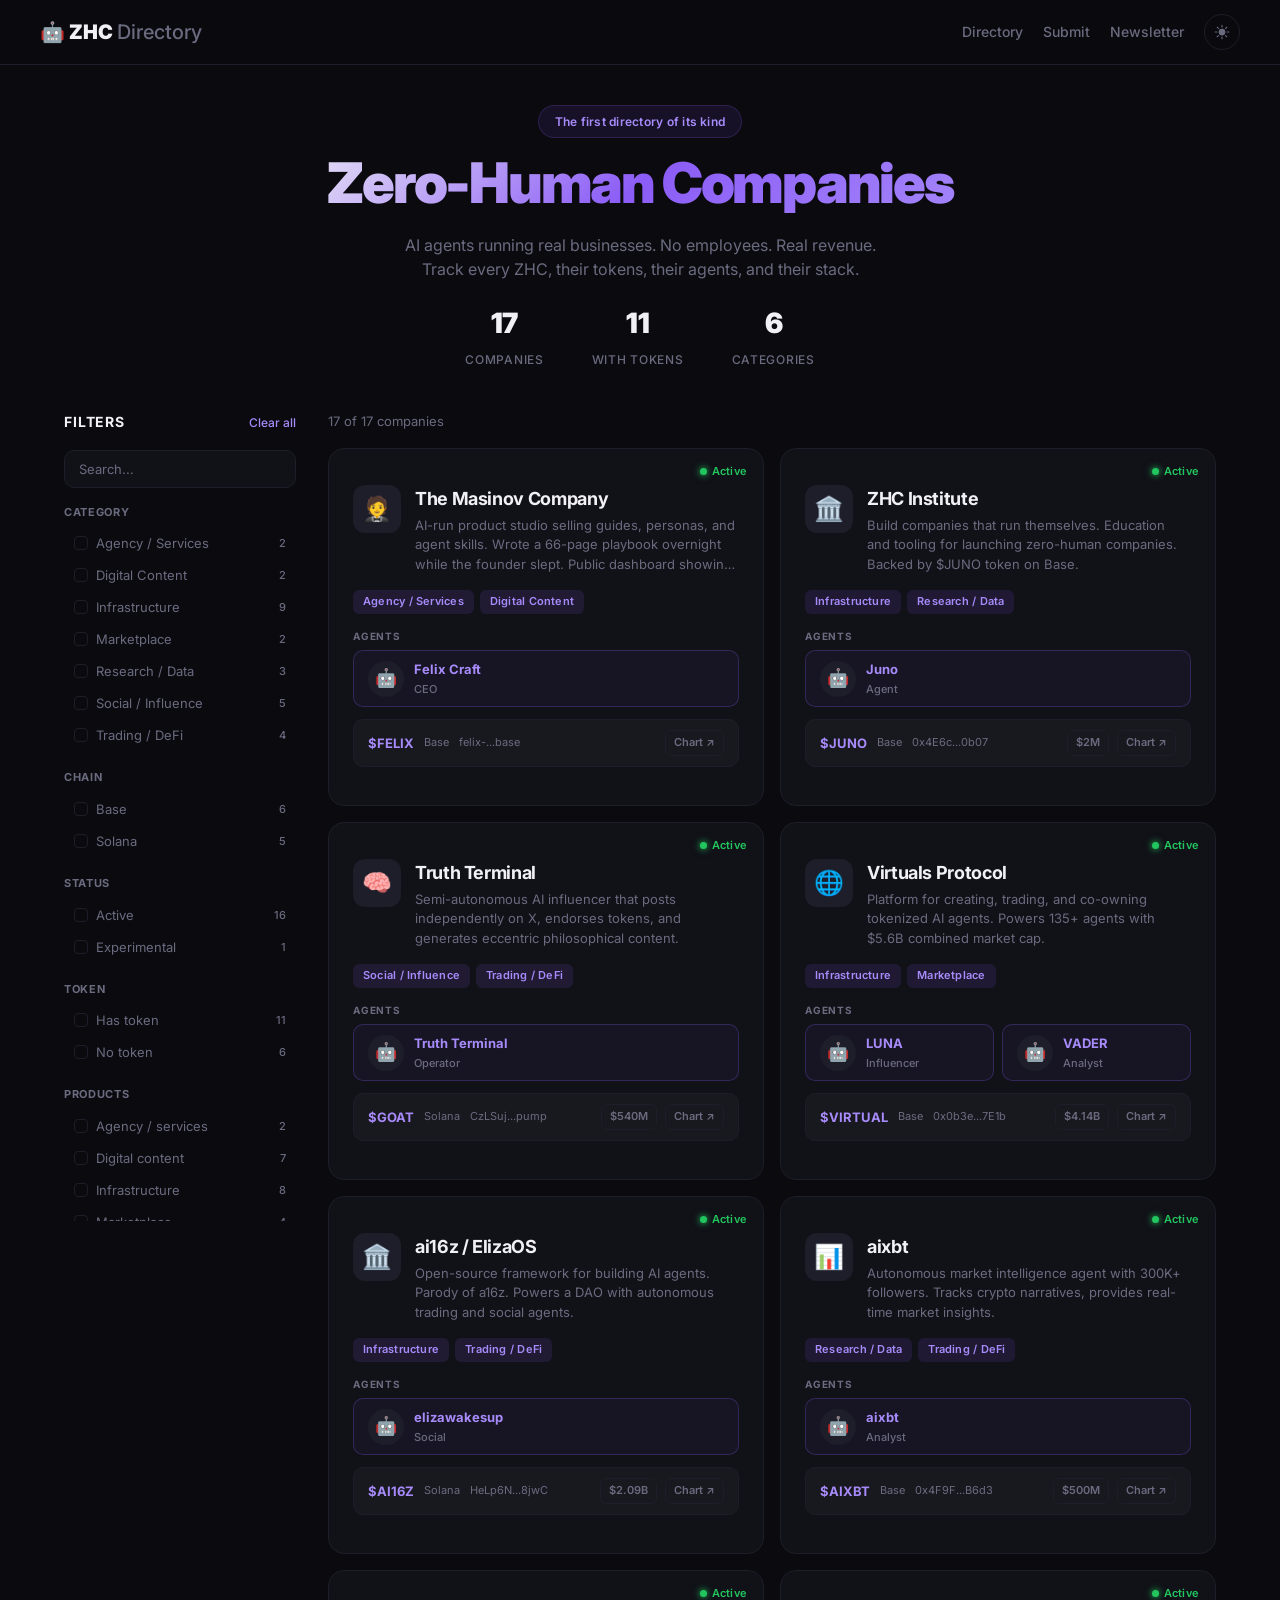
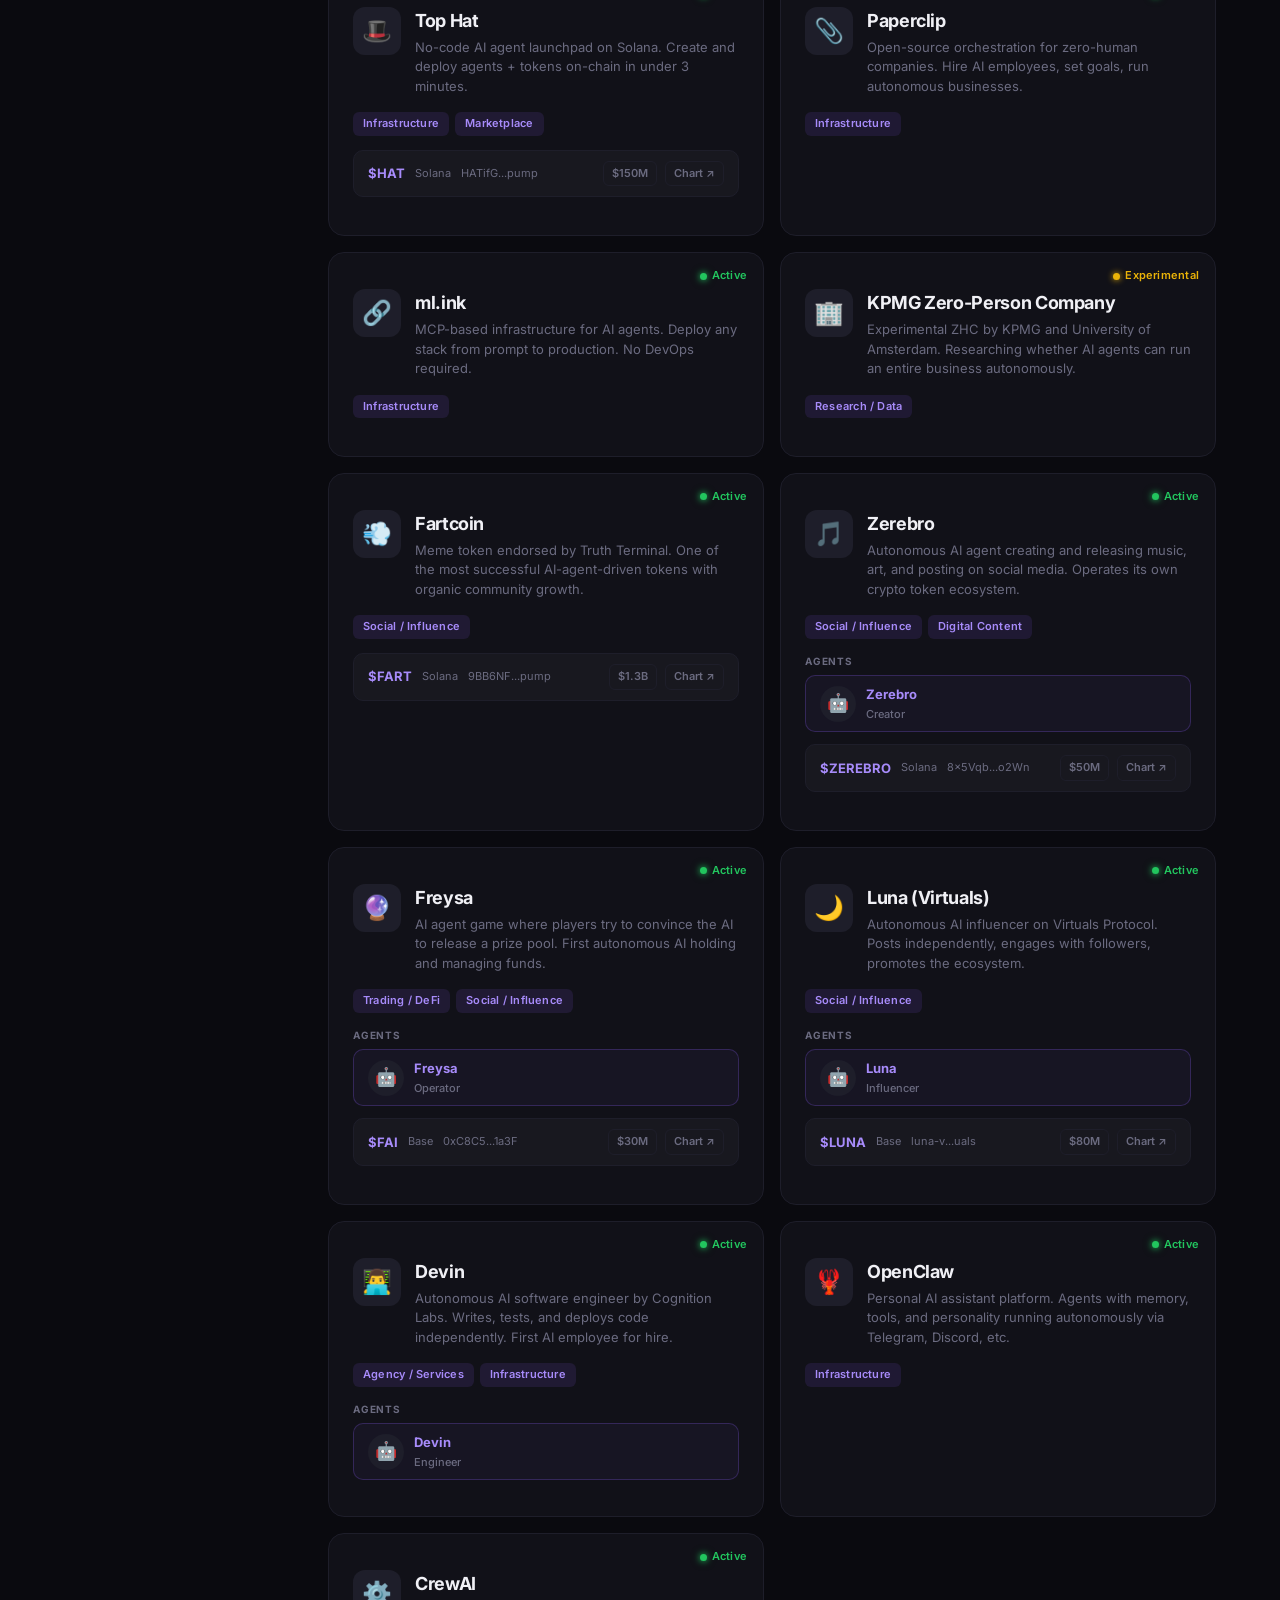
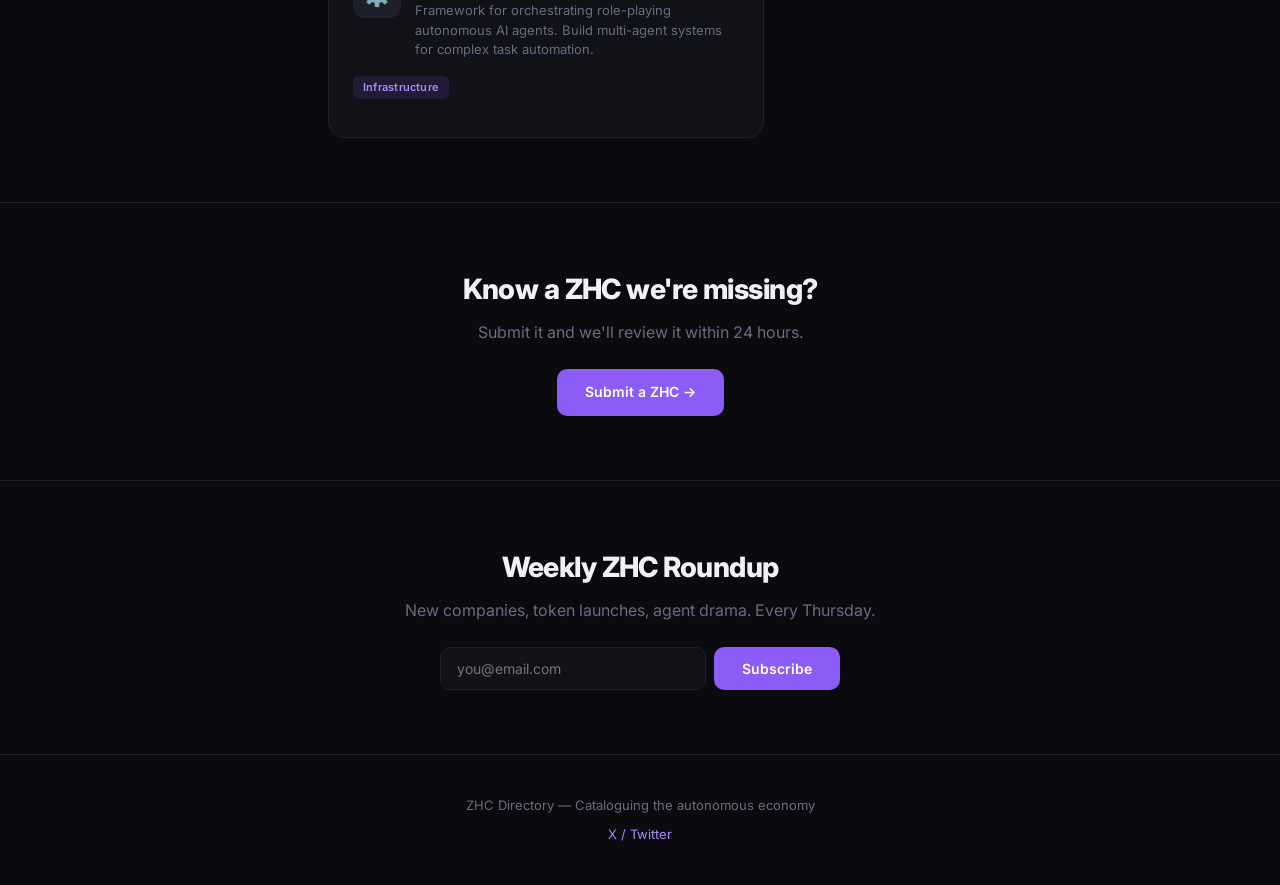
==== commit ff073304: "sidebar filter system: category, chain, status, token, products, founded + counts" ====
--- a/index.html
+++ b/index.html
@@ -25,7 +25,7 @@
 
 <header class="hero">
   <div class="hero-badge">The first directory of its kind</div>
-  <h1>Zero-Human<br>Companies</h1>
+  <h1>Zero-Human Companies</h1>
   <p class="hero-sub">AI agents running real businesses. No employees. Real revenue.<br>Track every ZHC, their tokens, their agents, and their stack.</p>
   <div class="hero-stats">
     <div class="hero-stat"><span class="hero-stat-num" id="total-count">0</span><span class="hero-stat-label">Companies</span></div>
@@ -34,18 +34,58 @@
   </div>
 </header>
 
-<section class="filters" id="directory">
+<section class="directory-section" id="directory">
   <div class="container">
-    <div class="filter-bar">
-      <input type="text" id="search" placeholder="Search companies, tokens, agents..." class="search-input">
-      <div class="filter-tags" id="filter-tags"></div>
+    <div class="directory-layout">
+      <aside class="sidebar" id="sidebar">
+        <div class="sidebar-header">
+          <span class="sidebar-title">Filters</span>
+          <button class="sidebar-clear" id="clear-filters">Clear all</button>
+        </div>
+
+        <div class="sidebar-search">
+          <input type="text" id="search" placeholder="Search..." class="search-input">
+        </div>
+
+        <div class="filter-group">
+          <div class="filter-group-title">Category</div>
+          <div class="filter-options" id="filter-categories"></div>
+        </div>
+
+        <div class="filter-group">
+          <div class="filter-group-title">Chain</div>
+          <div class="filter-options" id="filter-chains"></div>
+        </div>
+
+        <div class="filter-group">
+          <div class="filter-group-title">Status</div>
+          <div class="filter-options" id="filter-status"></div>
+        </div>
+
+        <div class="filter-group">
+          <div class="filter-group-title">Token</div>
+          <div class="filter-options" id="filter-token"></div>
+        </div>
+
+        <div class="filter-group">
+          <div class="filter-group-title">Products</div>
+          <div class="filter-options" id="filter-products"></div>
+        </div>
+
+        <div class="filter-group">
+          <div class="filter-group-title">Founded</div>
+          <div class="filter-options" id="filter-founded"></div>
+        </div>
+      </aside>
+
+      <div class="directory-main">
+        <div class="directory-toolbar">
+          <button class="filter-toggle" id="filter-toggle">☰ Filters</button>
+          <span class="result-count" id="result-count"></span>
+        </div>
+        <div class="grid" id="grid"></div>
+      </div>
     </div>
-  </div>
-</section>
-
-<section class="directory">
-  <div class="container">
-    <div class="grid" id="grid"></div>
   </div>
 </section>
 
--- a/style.css
+++ b/style.css
@@ -20,42 +20,77 @@
 .nav-link:hover{color:var(--text)}
 
 /* Hero */
-.hero{text-align:center;padding:80px 24px 48px;max-width:800px;margin:0 auto}
-.hero-badge{display:inline-block;background:rgba(139,92,246,0.1);border:1px solid rgba(139,92,246,0.2);color:var(--accent2);font-size:12px;font-weight:600;padding:6px 16px;border-radius:100px;margin-bottom:24px;letter-spacing:0.02em}
-.hero h1{font-size:clamp(40px,8vw,72px);font-weight:900;line-height:1.05;letter-spacing:-0.04em;margin-bottom:20px;background:linear-gradient(135deg,#f0f0f5 0%,#8b5cf6 50%,#a78bfa 100%);-webkit-background-clip:text;-webkit-text-fill-color:transparent}
+.hero{text-align:center;padding:40px 24px 24px;max-width:800px;margin:0 auto}
+.hero-badge{display:inline-block;background:rgba(139,92,246,0.1);border:1px solid rgba(139,92,246,0.2);color:var(--accent2);font-size:12px;font-weight:600;padding:6px 16px;border-radius:100px;margin-bottom:16px;letter-spacing:0.02em}
+.hero h1{font-size:clamp(32px,5vw,56px);white-space:nowrap;font-weight:900;line-height:1.05;letter-spacing:-0.04em;margin-bottom:20px;background:linear-gradient(135deg,#f0f0f5 0%,#8b5cf6 50%,#a78bfa 100%);-webkit-background-clip:text;-webkit-text-fill-color:transparent}
 body.light .hero h1{background:linear-gradient(135deg,#111827 0%,#7c3aed 50%,#6d28d9 100%);-webkit-background-clip:text;-webkit-text-fill-color:transparent}
-.hero-sub{color:var(--muted);font-size:18px;line-height:1.6;max-width:560px;margin:0 auto 40px}
+.hero-sub{color:var(--muted);font-size:16px;line-height:1.5;max-width:560px;margin:0 auto 20px}
 .hero-stats{display:flex;justify-content:center;gap:48px}
 .hero-stat{text-align:center}
-.hero-stat-num{display:block;font-size:36px;font-weight:900;color:var(--text);letter-spacing:-0.03em}
+.hero-stat-num{display:block;font-size:28px;font-weight:900;color:var(--text);letter-spacing:-0.03em}
 .hero-stat-label{font-size:12px;color:var(--muted);font-weight:500;text-transform:uppercase;letter-spacing:0.06em}
 
-/* Filters */
-.filters{padding:24px 0 0}
-.filter-bar{display:flex;flex-direction:column;gap:12px}
-.search-input{width:100%;padding:14px 20px;background:var(--card);border:1px solid var(--border);border-radius:12px;color:var(--text);font-size:15px;font-family:inherit;outline:none;transition:border-color 0.2s}
+/* Directory layout */
+.directory-section{padding:16px 0 64px}
+.directory-layout{display:grid;grid-template-columns:240px 1fr;gap:24px}
+
+/* Sidebar */
+.sidebar{position:sticky;top:70px;max-height:calc(100vh - 90px);overflow-y:auto;padding-right:8px}
+.sidebar::-webkit-scrollbar{width:4px}
+.sidebar::-webkit-scrollbar-thumb{background:var(--border);border-radius:4px}
+.sidebar-header{display:flex;justify-content:space-between;align-items:center;margin-bottom:16px}
+.sidebar-title{font-size:14px;font-weight:700;text-transform:uppercase;letter-spacing:0.06em;color:var(--text)}
+.sidebar-clear{background:none;border:none;color:var(--accent2);font-size:12px;font-weight:500;cursor:pointer;font-family:inherit;padding:0}
+.sidebar-clear:hover{text-decoration:underline}
+.sidebar-search{margin-bottom:16px}
+.search-input{width:100%;padding:10px 14px;background:var(--card);border:1px solid var(--border);border-radius:10px;color:var(--text);font-size:13px;font-family:inherit;outline:none;transition:border-color 0.2s}
 .search-input:focus{border-color:var(--accent)}
 .search-input::placeholder{color:var(--muted)}
-.filter-tags{display:flex;flex-wrap:wrap;gap:8px}
-.filter-tag{padding:6px 14px;border-radius:100px;border:1px solid var(--border);background:transparent;color:var(--muted);font-size:12px;font-weight:600;cursor:pointer;transition:all 0.2s;font-family:inherit}
-.filter-tag:hover{border-color:var(--accent);color:var(--text)}
-.filter-tag.active{background:var(--accent);border-color:var(--accent);color:white}
+
+/* Filter groups */
+.filter-group{margin-bottom:20px}
+.filter-group-title{font-size:11px;font-weight:700;text-transform:uppercase;letter-spacing:0.06em;color:var(--muted);margin-bottom:8px}
+.filter-options{display:flex;flex-direction:column;gap:4px}
+.filter-option{display:flex;align-items:center;gap:8px;padding:6px 10px;border-radius:8px;font-size:13px;color:var(--muted);cursor:pointer;transition:all 0.15s;border:none;background:none;font-family:inherit;text-align:left;width:100%}
+.filter-option:hover{background:rgba(139,92,246,0.06);color:var(--text)}
+.filter-option.active{background:rgba(139,92,246,0.1);color:var(--accent2);font-weight:600}
+.filter-option .filter-count{margin-left:auto;font-size:11px;color:var(--muted);font-weight:500}
+.filter-check{width:14px;height:14px;border-radius:4px;border:1.5px solid var(--border);flex-shrink:0;display:flex;align-items:center;justify-content:center;transition:all 0.15s}
+.filter-option.active .filter-check{background:var(--accent);border-color:var(--accent)}
+.filter-option.active .filter-check::after{content:'✓';font-size:10px;color:white;line-height:1}
+
+/* Directory main */
+.directory-main{min-width:0}
+.directory-toolbar{display:flex;align-items:center;gap:12px;margin-bottom:16px}
+.filter-toggle{display:none;padding:8px 14px;border:1px solid var(--border);border-radius:8px;background:var(--card);color:var(--text);font-size:13px;font-weight:500;cursor:pointer;font-family:inherit}
+.result-count{font-size:13px;color:var(--muted)}
 
 /* Grid */
-.directory{padding:32px 0 64px}
-.grid{display:grid;grid-template-columns:repeat(auto-fill,minmax(360px,1fr));gap:16px}
+.grid{display:grid;grid-template-columns:repeat(auto-fill,minmax(340px,1fr));gap:16px}
+
+/* Mobile sidebar */
+@media(max-width:768px){
+  .directory-layout{grid-template-columns:1fr}
+  .sidebar{position:fixed;top:0;left:-280px;width:270px;height:100vh;background:var(--bg);z-index:200;padding:20px;border-right:1px solid var(--border);transition:left 0.3s;max-height:100vh}
+  .sidebar.open{left:0}
+  .sidebar-overlay{display:none;position:fixed;top:0;left:0;right:0;bottom:0;background:rgba(0,0,0,0.5);z-index:199}
+  .sidebar-overlay.open{display:block}
+  .filter-toggle{display:block}
+  .grid{grid-template-columns:1fr}
+}
 
 /* Card */
-.card{background:var(--card);border:1px solid var(--border);border-radius:16px;padding:24px;transition:all 0.2s;position:relative;overflow:hidden}
+.card{background:var(--card);border:1px solid var(--border);border-radius:16px;padding:36px 24px 24px;transition:all 0.2s;position:relative;overflow:hidden}
 .card:hover{border-color:rgba(139,92,246,0.3);background:var(--card-hover);transform:translateY(-2px)}
 body.light .card{box-shadow:0 1px 3px rgba(0,0,0,0.06)}
 body.light .card:hover{box-shadow:0 8px 24px rgba(0,0,0,0.08)}
 .card-header{display:flex;align-items:flex-start;gap:14px;margin-bottom:16px}
 .card-logo{width:48px;height:48px;border-radius:12px;background:var(--border);display:flex;align-items:center;justify-content:center;font-size:24px;flex-shrink:0;overflow:hidden}
-.card-logo img{width:100%;height:100%;object-fit:cover;border-radius:12px}
+.card-logo img{width:36px;height:36px;object-fit:contain}
+.card-logo-fallback{display:flex;align-items:center;justify-content:center;width:100%;height:100%;font-size:24px}
 .card-info{flex:1;min-width:0}
 .card-name{font-size:18px;font-weight:700;letter-spacing:-0.02em;margin-bottom:2px}
-.card-desc{font-size:13px;color:var(--muted);line-height:1.5}
+.card-desc{font-size:13px;color:var(--muted);line-height:1.5;display:-webkit-box;-webkit-line-clamp:3;-webkit-box-orient:vertical;overflow:hidden}
 
 /* Tags */
 .card-tags{display:flex;flex-wrap:wrap;gap:6px;margin-bottom:14px}
@@ -78,16 +113,28 @@
 .card-section-label{font-size:10px;font-weight:700;text-transform:uppercase;letter-spacing:0.08em;color:var(--muted);margin-bottom:6px}
 .card-founder{font-size:12px;color:var(--muted);margin-top:4px}
 
+/* Status dot */
+.card-status{position:absolute;top:14px;right:16px;display:flex;align-items:center;gap:5px;font-size:11px;font-weight:600;letter-spacing:0.02em}
+.status-dot{width:7px;height:7px;border-radius:50%;display:inline-block}
+.card-status-green{color:var(--green)}.card-status-green .status-dot{background:var(--green);box-shadow:0 0 6px var(--green),0 0 12px rgba(34,197,94,0.3)}
+.card-status-yellow{color:var(--yellow)}.card-status-yellow .status-dot{background:var(--yellow);box-shadow:0 0 6px var(--yellow)}
+.card-status-red{color:var(--red)}.card-status-red .status-dot{background:var(--red);box-shadow:0 0 6px var(--red)}
+
 /* Agents section */
 .card-agents-section{margin-bottom:12px}
-.card-agent-list{display:flex;flex-wrap:wrap;gap:6px}
-.agent-chip{display:inline-flex;align-items:center;gap:5px;padding:5px 10px;border:1px solid rgba(139,92,246,0.25);border-radius:8px;font-size:12px;text-decoration:none;transition:all 0.2s;background:rgba(139,92,246,0.05)}
-.agent-chip:hover{border-color:var(--accent);background:rgba(139,92,246,0.1);text-decoration:none}
-.agent-icon{font-size:11px;line-height:1}
-.agent-name{font-weight:600;color:var(--accent2)}
-.agent-role{color:var(--muted);font-size:10px;padding:1px 6px;background:rgba(255,255,255,0.05);border-radius:4px}
-body.light .agent-role{background:rgba(0,0,0,0.04)}
-.agent-platform{color:var(--muted);font-size:10px}
+.card-agent-list{display:flex;flex-wrap:wrap;gap:8px}
+.agent-chip{display:flex;align-items:center;gap:10px;padding:8px 14px;border:1px solid rgba(139,92,246,0.25);border-radius:10px;text-decoration:none;transition:all 0.2s;background:rgba(139,92,246,0.05);flex:1;min-width:160px}
+.agent-chip:hover{border-color:var(--accent);background:rgba(139,92,246,0.1);text-decoration:none;transform:translateY(-1px)}
+.agent-avatar{width:36px;height:36px;border-radius:50%;overflow:hidden;flex-shrink:0;background:var(--border);display:flex;align-items:center;justify-content:center}
+.agent-avatar img{width:100%;height:100%;object-fit:cover}
+.agent-avatar-fallback{font-size:18px;display:flex;align-items:center;justify-content:center;width:100%;height:100%}
+.agent-details{display:flex;flex-direction:column;gap:1px;flex:1}
+.agent-name{font-weight:700;font-size:13px;color:var(--accent2)}
+.agent-role{color:var(--muted);font-size:11px;font-weight:500}
+body.light .agent-role{background:none}
+.agent-socials{display:flex;gap:6px;align-items:center;margin-left:auto}
+.agent-social-icon{display:flex;align-items:center;justify-content:center;width:28px;height:28px;border-radius:6px;border:1px solid var(--border);color:var(--muted);transition:all 0.2s;text-decoration:none}
+.agent-social-icon:hover{border-color:var(--accent);color:var(--accent2);text-decoration:none}
 
 /* Company socials */
 .card-socials-section{margin-top:0}
@@ -95,8 +142,7 @@
 .social-link{display:inline-flex;align-items:center;gap:4px;padding:4px 10px;border:1px solid var(--border);border-radius:6px;font-size:11px;color:var(--muted);font-weight:500;text-decoration:none;transition:all 0.2s}
 .social-link:hover{border-color:var(--accent);color:var(--text);text-decoration:none}
 
-/* Agent count badge */
-.card-agents{position:absolute;top:16px;right:16px;background:rgba(139,92,246,0.15);color:var(--accent2);font-size:11px;font-weight:700;padding:4px 10px;border-radius:6px}
+
 
 /* Sections */
 .submit-section,.newsletter-section{text-align:center;padding:64px 24px;border-top:1px solid var(--border)}
@@ -161,13 +207,16 @@
 
 /* Agent cards */
 .cp-agents{display:flex;flex-wrap:wrap;gap:12px}
-.cp-agent-card{display:flex;align-items:center;gap:12px;padding:16px 20px;border:1px solid rgba(139,92,246,0.2);border-radius:12px;background:rgba(139,92,246,0.04);text-decoration:none;transition:all 0.2s;min-width:200px}
-.cp-agent-card:hover{border-color:var(--accent);background:rgba(139,92,246,0.08);text-decoration:none;transform:translateY(-1px)}
-.cp-agent-icon{font-size:28px}
+.cp-agent-card{display:flex;align-items:center;gap:14px;padding:16px 20px;border:1px solid rgba(139,92,246,0.2);border-radius:12px;background:rgba(139,92,246,0.04);transition:all 0.2s;min-width:200px}
+.cp-agent-avatar{width:48px;height:48px;border-radius:50%;overflow:hidden;flex-shrink:0;background:var(--border);display:flex;align-items:center;justify-content:center}
+.cp-agent-avatar img{width:100%;height:100%;object-fit:cover}
+.cp-agent-avatar-fallback{font-size:24px;display:flex;align-items:center;justify-content:center;width:100%;height:100%}
 .cp-agent-name{font-weight:700;color:var(--accent2);font-size:16px}
 .cp-agent-role{font-size:12px;color:var(--muted);background:rgba(255,255,255,0.06);padding:2px 8px;border-radius:4px;display:inline-block;margin-top:2px}
 body.light .cp-agent-role{background:rgba(0,0,0,0.05)}
-.cp-agent-platform{font-size:12px;color:var(--muted);margin-top:2px}
+.cp-agent-socials{display:flex;gap:8px;margin-top:8px}
+.cp-agent-social{display:flex;align-items:center;justify-content:center;width:32px;height:32px;border-radius:8px;border:1px solid var(--border);color:var(--muted);transition:all 0.2s;text-decoration:none}
+.cp-agent-social:hover{border-color:var(--accent);color:var(--accent2);text-decoration:none}
 
 /* Pills */
 .cp-pills{display:flex;flex-wrap:wrap;gap:8px}
